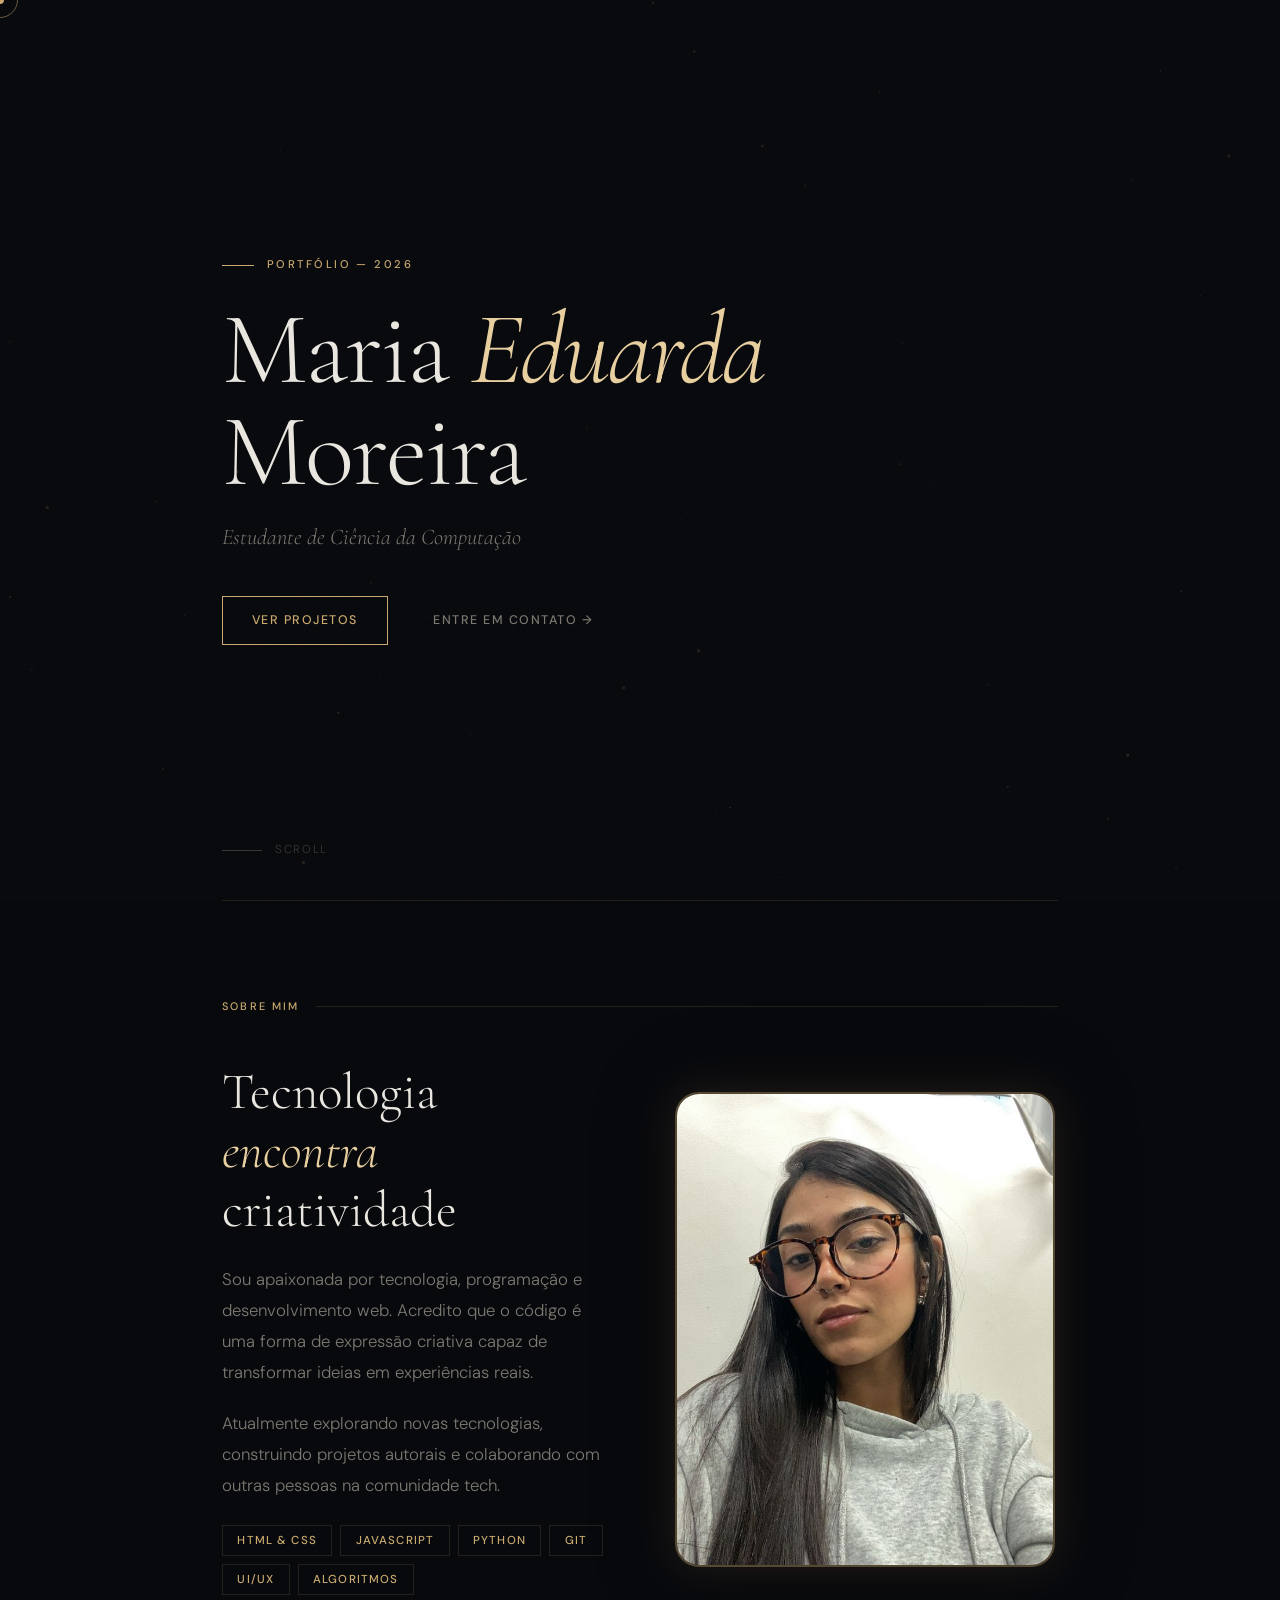
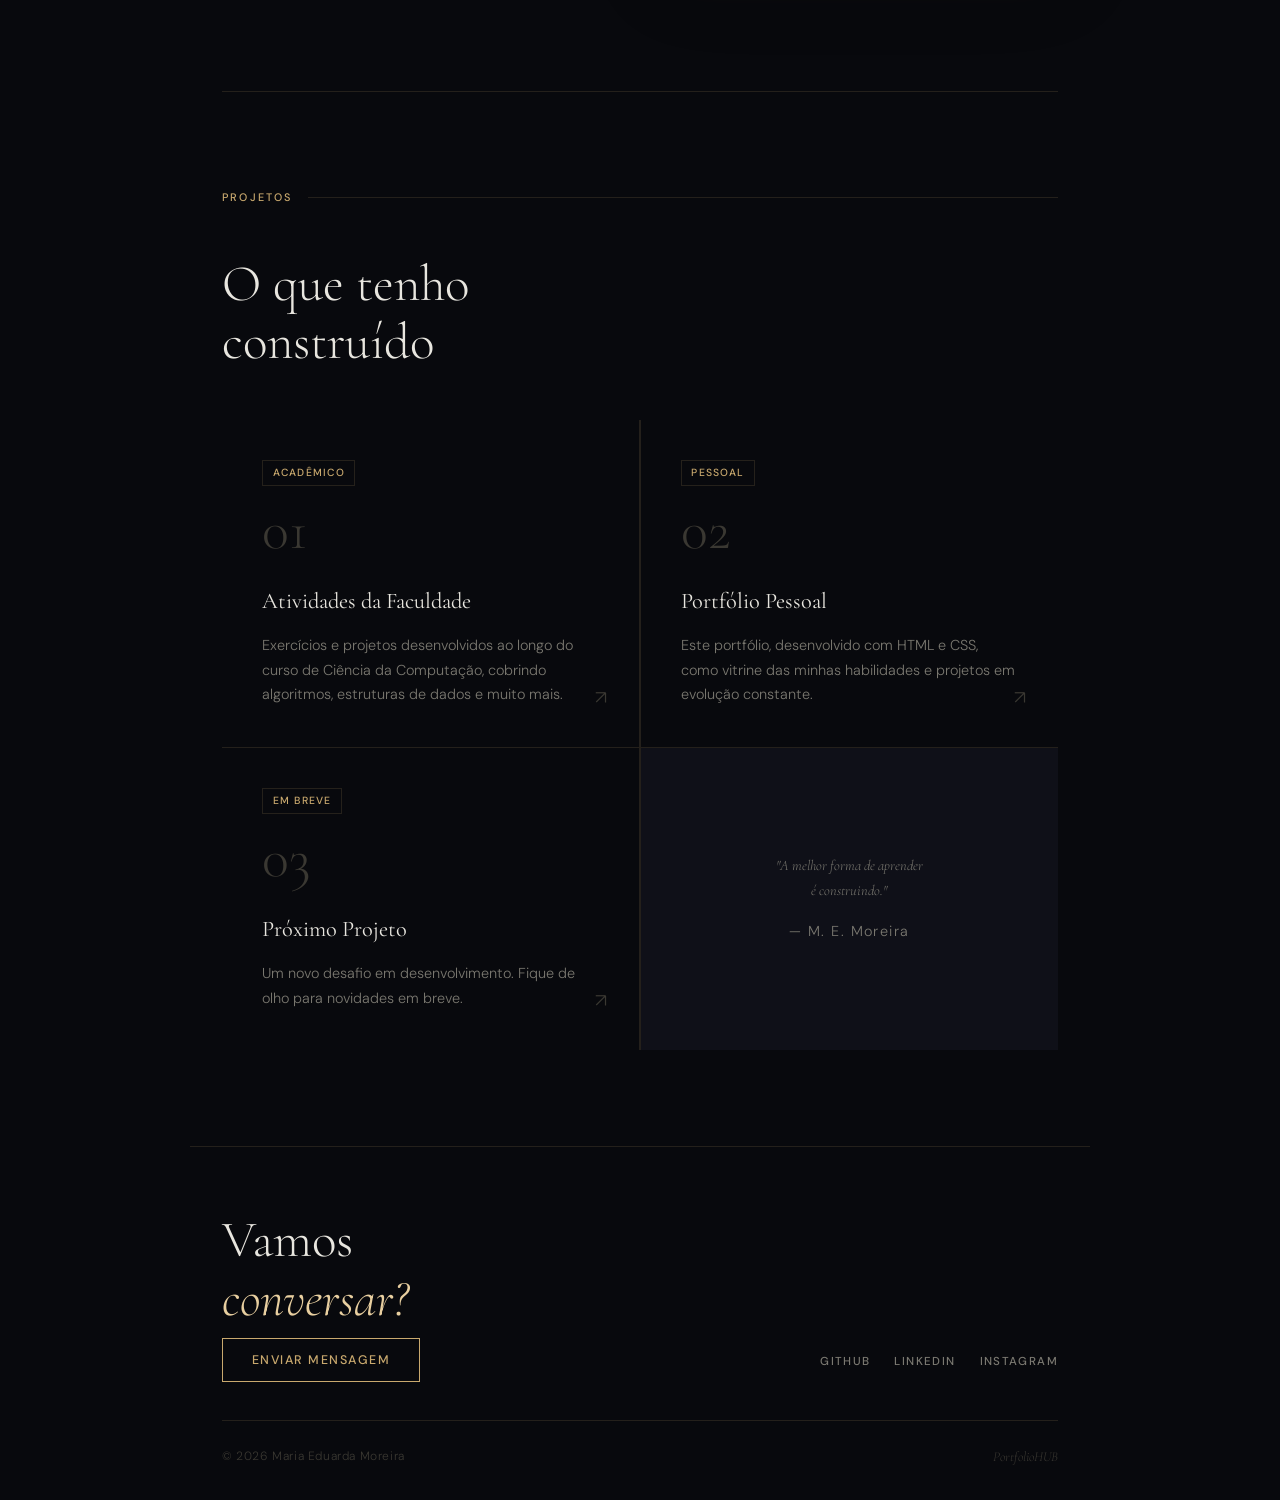
==== index.html @ 343530ad "Add files via upload update" ====
<!DOCTYPE html>
<html lang="pt-br">
<head>
  <meta charset="UTF-8">
  <meta name="viewport" content="width=device-width, initial-scale=1.0">
  <title>Maria Eduarda Moreira — Portfólio</title>
  <meta name="description" content="Portfólio de Maria Eduarda Moreira — Estudante de Ciência da Computação">
  <link rel="preconnect" href="https://fonts.googleapis.com">
  <link href="https://fonts.googleapis.com/css2?family=Cormorant+Garamond:ital,wght@0,300;0,400;1,300;1,400&family=DM+Sans:wght@300;400;500&display=swap" rel="stylesheet">
  <link rel="stylesheet" href="style.css">
</head>
<body>

  <div id="cursor"></div>
  <div id="cursor-ring"></div>
  <canvas id="bg-canvas"></canvas>

  <!-- ══════════════════════════════
       HERO
  ══════════════════════════════ -->
  <header>
    <p class="eyebrow"><span></span>Portfólio — 2026</p>
    <h1>Maria <em>Eduarda</em><br>Moreira</h1>
    <p class="subtitle">Estudante de Ciência da Computação</p>
    <div class="cta-row">
      <a href="#projetos" class="btn">Ver Projetos</a>
      <a href="#contato" class="btn btn-ghost">Entre em Contato →</a>
    </div>
    <div class="scroll-hint">
      <div class="scroll-line"></div>
      scroll
    </div>
  </header>

  <main>

    <!-- ══════════════════════════════
         SOBRE
    ══════════════════════════════ -->
    <section id="sobre">
      <p class="section-label reveal">Sobre Mim</p>
      <div class="sobre-grid">

        <div class="sobre-text">
          <h2 class="reveal reveal-delay-1">
            Tecnologia<br>
            <em>encontra</em> criatividade
          </h2>
          <p class="reveal reveal-delay-2">
            Sou apaixonada por tecnologia, programação e desenvolvimento web.
            Acredito que o código é uma forma de expressão criativa capaz de
            transformar ideias em experiências reais.
          </p>
          <p class="reveal reveal-delay-3">
            Atualmente explorando novas tecnologias, construindo projetos
            autorais e colaborando com outras pessoas na comunidade tech.
          </p>
          <ul class="skills-list reveal reveal-delay-4">
            <li>HTML &amp; CSS</li>
            <li>JavaScript</li>
            <li>Python</li>
            <li>Git</li>
            <li>UI/UX</li>
            <li>Algoritmos</li>
          </ul>
        </div>

        <div class="sobre-visual reveal reveal-delay-2">
          <div class="avatar-frame">
            <img
              src="./imagens/foto.jpg"
              alt="Foto de Maria Eduarda Moreira"
              class="avatar-img"
            >
          </div>
        </div>

      </div>
    </section>

    <!-- ══════════════════════════════
         PROJETOS
    ══════════════════════════════ -->
    <section id="projetos">
      <p class="section-label reveal">Projetos</p>
      <h2 class="reveal reveal-delay-1">O que tenho<br>construído</h2>

      <div class="projetos-grid reveal reveal-delay-2">

        <div class="card">
          <span class="card-tag">Acadêmico</span>
          <div class="card-num">01</div>
          <h3>Atividades da Faculdade</h3>
          <p>Exercícios e projetos desenvolvidos ao longo do curso de Ciência da Computação, cobrindo algoritmos, estruturas de dados e muito mais.</p>
          <span class="card-arrow">↗</span>
        </div>

        <div class="card">
          <span class="card-tag">Pessoal</span>
          <div class="card-num">02</div>
          <h3>Portfólio Pessoal</h3>
          <p>Este portfólio, desenvolvido com HTML e CSS, como vitrine das minhas habilidades e projetos em evolução constante.</p>
          <span class="card-arrow">↗</span>
        </div>

        <div class="card">
          <span class="card-tag">Em breve</span>
          <div class="card-num">03</div>
          <h3>Próximo Projeto</h3>
          <p>Um novo desafio em desenvolvimento. Fique de olho para novidades em breve.</p>
          <span class="card-arrow">↗</span>
        </div>

        <div class="card card-quote">
          <p class="quote-text">"A melhor forma de aprender<br>é construindo."</p>
          <p class="quote-author">— M. E. Moreira</p>
        </div>

      </div>
    </section>

  </main>

  <!-- ══════════════════════════════
       FOOTER / CONTATO
  ══════════════════════════════ -->
  <footer id="contato">
    <div class="footer-top">
      <div class="footer-cta reveal">
        <h2>Vamos<br><em>conversar?</em></h2>
        <a href="mailto:mariihcosta02@gmail.com?subject=Contato%20via%20Portf%C3%B3lio" class="btn">
          Enviar Mensagem
        </a>
      </div>
      <nav class="social-links reveal reveal-delay-2">
        <a href="https://github.com/MarihCosta" target="_blank" rel="noopener">GitHub</a>
        <a href="https://linkedin.com" target="_blank" rel="noopener">LinkedIn</a>
        <a href="https://instagram.com" target="_blank" rel="noopener">Instagram</a>
      </nav>
    </div>
    <div class="footer-bottom">
      <p>© 2026 Maria Eduarda Moreira</p>
      <span class="footer-mark">PortfolioHUB</span>
    </div>
  </footer>

  <script src="script.js"></script>

</body>
</html>
---- style.css ----
/* ══════════════════════════════════════════
   RESET & VARIÁVEIS
══════════════════════════════════════════ */
*, *::before, *::after {
  box-sizing: border-box;
  margin: 0;
  padding: 0;
}

:root {
  --bg:           #08090d;
  --bg2:          #0f1018;
  --gold:         #c9a96e;
  --gold-light:   #e8cfa0;
  --gold-dim:     rgba(201, 169, 110, 0.12);
  --text:         #e8e6df;
  --text-muted:   #7a7870;
  --text-dim:     #3a3832;
  --border:       rgba(201, 169, 110, 0.15);
  --border-hover: rgba(201, 169, 110, 0.35);
  --serif:        'Cormorant Garamond', Georgia, serif;
  --sans:         'DM Sans', sans-serif;
  --max-w:        900px;
}

html { scroll-behavior: smooth; }

body {
  background:   var(--bg);
  color:        var(--text);
  font-family:  var(--sans);
  font-weight:  300;
  line-height:  1.7;
  overflow-x:   hidden;
  cursor:       none;
}

/* ══════════════════════════════════════════
   FUNDO — canvas de partículas
══════════════════════════════════════════ */
#bg-canvas {
  position:       fixed;
  inset:          0;
  z-index:        0;
  pointer-events: none;
  opacity:        0.4;
}

/* Noise overlay */
body::before {
  content: '';
  position:         fixed;
  inset:            0;
  z-index:          1;
  pointer-events:   none;
  background-image: url("data:image/svg+xml,%3Csvg viewBox='0 0 200 200' xmlns='http://www.w3.org/2000/svg'%3E%3Cfilter id='n'%3E%3CfeTurbulence type='fractalNoise' baseFrequency='0.9' numOctaves='4' stitchTiles='stitch'/%3E%3C/filter%3E%3Crect width='100%25' height='100%25' filter='url(%23n)' opacity='0.04'/%3E%3C/svg%3E");
  background-size:  200px 200px;
  opacity:          0.5;
}

/* ══════════════════════════════════════════
   CURSOR CUSTOMIZADO
══════════════════════════════════════════ */
#cursor {
  position:         fixed;
  width:            8px;
  height:           8px;
  background:       var(--gold);
  border-radius:    50%;
  pointer-events:   none;
  z-index:          9999;
  transform:        translate(-50%, -50%);
  transition:       width 0.2s ease, height 0.2s ease;
}

#cursor-ring {
  position:         fixed;
  width:            36px;
  height:           36px;
  border:           1px solid rgba(201, 169, 110, 0.5);
  border-radius:    50%;
  pointer-events:   none;
  z-index:          9998;
  transform:        translate(-50%, -50%);
  transition:       width 0.15s ease, height 0.15s ease, border-color 0.2s ease;
}

a, button, .card, .btn { cursor: none; }

body:has(a:hover) #cursor,
body:has(.btn:hover) #cursor    { width: 12px; height: 12px; }

body:has(a:hover) #cursor-ring,
body:has(.btn:hover) #cursor-ring {
  width:        48px;
  height:       48px;
  border-color: var(--gold);
}

/* ══════════════════════════════════════════
   LAYOUT BASE
══════════════════════════════════════════ */
header,
main,
footer {
  position:   relative;
  z-index:    2;
  max-width:  var(--max-w);
  margin:     0 auto;
  padding:    0 2rem;
}

/* ══════════════════════════════════════════
   HERO
══════════════════════════════════════════ */
header {
  min-height:      100vh;
  display:         flex;
  flex-direction:  column;
  justify-content: center;
  align-items:     flex-start;
}

.eyebrow {
  font-size:      0.7rem;
  font-weight:    500;
  letter-spacing: 0.22em;
  text-transform: uppercase;
  color:          var(--gold);
  margin-bottom:  1.5rem;
  opacity:        0;
  transform:      translateY(20px);
  animation:      fadeUp 0.8s ease 0.3s forwards;
}

.eyebrow span {
  display:        inline-block;
  width:          2rem;
  height:         1px;
  background:     var(--gold);
  vertical-align: middle;
  margin-right:   0.8rem;
}

h1 {
  font-family:    var(--serif);
  font-size:      clamp(3.5rem, 8vw, 7rem);
  font-weight:    300;
  line-height:    1;
  letter-spacing: -0.02em;
  color:          var(--text);
  margin-bottom:  0.15em;
  opacity:        0;
  transform:      translateY(30px);
  animation:      fadeUp 1s ease 0.5s forwards;
}

h1 em {
  font-style: italic;
  color:      var(--gold-light);
}

.subtitle {
  font-family:   var(--serif);
  font-size:     clamp(1rem, 2.5vw, 1.4rem);
  font-weight:   300;
  font-style:    italic;
  color:         var(--text-muted);
  margin-bottom: 2.5rem;
  opacity:       0;
  transform:     translateY(20px);
  animation:     fadeUp 0.8s ease 0.7s forwards;
}

.cta-row {
  display:    flex;
  gap:        1rem;
  align-items: center;
  opacity:    0;
  transform:  translateY(20px);
  animation:  fadeUp 0.8s ease 0.9s forwards;
}

.btn {
  font-family:    var(--sans);
  font-size:      0.78rem;
  font-weight:    500;
  letter-spacing: 0.12em;
  text-transform: uppercase;
  text-decoration: none;
  padding:        0.8rem 1.8rem;
  border:         1px solid var(--gold);
  color:          var(--gold);
  background:     transparent;
  transition:     background 0.3s ease, color 0.3s ease;
}

.btn:hover {
  background: var(--gold);
  color:      var(--bg);
}

.btn-ghost {
  border-color: transparent;
  color:        var(--text-muted);
}

.btn-ghost:hover {
  background:   transparent;
  color:        var(--text);
  border-color: transparent;
}

.scroll-hint {
  position:       absolute;
  bottom:         2.5rem;
  left:           2rem;
  display:        flex;
  align-items:    center;
  gap:            0.8rem;
  font-size:      0.72rem;
  letter-spacing: 0.15em;
  text-transform: uppercase;
  color:          var(--text-dim);
  opacity:        0;
  animation:      fadeIn 1s ease 1.5s forwards;
}

.scroll-line {
  width:    40px;
  height:   1px;
  background: var(--text-dim);
  position: relative;
  overflow: hidden;
}

.scroll-line::after {
  content:    '';
  position:   absolute;
  inset:      0;
  background: var(--gold);
  transform:  translateX(-100%);
  animation:  lineSlide 2s ease 1.8s infinite;
}

/* ══════════════════════════════════════════
   SEÇÕES
══════════════════════════════════════════ */
section {
  padding:    6rem 0;
  border-top: 1px solid var(--border);
}

.section-label {
  font-size:      0.68rem;
  font-weight:    500;
  letter-spacing: 0.2em;
  text-transform: uppercase;
  color:          var(--gold);
  margin-bottom:  3rem;
  display:        flex;
  align-items:    center;
  gap:            1rem;
}

.section-label::after {
  content:    '';
  flex:       1;
  height:     1px;
  background: var(--border);
}

h2 {
  font-family:   var(--serif);
  font-size:     clamp(2rem, 4vw, 3.2rem);
  font-weight:   300;
  line-height:   1.15;
  color:         var(--text);
  margin-bottom: 1.5rem;
}

h2 em {
  font-style: italic;
  color:      var(--gold-light);
}

/* ══════════════════════════════════════════
   SOBRE
══════════════════════════════════════════ */
.sobre-grid {
  display:               grid;
  grid-template-columns: 1fr 1fr;
  gap:                   4rem;
  align-items:           center;
}

.sobre-text p {
  color:         var(--text-muted);
  font-size:     1.05rem;
  line-height:   1.85;
  margin-bottom: 1.2rem;
}

.skills-list {
  list-style:  none;
  display:     flex;
  flex-wrap:   wrap;
  gap:         0.5rem;
  margin-top:  1.5rem;
}

.skills-list li {
  font-size:      0.72rem;
  font-weight:    500;
  letter-spacing: 0.1em;
  text-transform: uppercase;
  color:          var(--gold);
  border:         1px solid var(--border);
  padding:        0.3rem 0.9rem;
  transition:     border-color 0.3s ease, background 0.3s ease;
}

.skills-list li:hover {
  border-color: var(--border-hover);
  background:   var(--gold-dim);
}

.sobre-visual {
  display:         flex;
  justify-content: center;
  align-items:     center;
}

.avatar-frame {
  width:         100%;
  max-width:     380px;
  aspect-ratio:  4 / 5;
  border-radius: 24px;
  overflow:      hidden;
  border:        2px solid rgba(201, 169, 110, 0.4);
  box-shadow:
    0 0 40px rgba(201, 169, 110, 0.15),
    0 0 80px rgba(0, 0, 0, 0.4);
}

.avatar-img {
  width:      100%;
  height:     100%;
  object-fit: cover;
  display:    block;
}

/* ══════════════════════════════════════════
   PROJETOS
══════════════════════════════════════════ */
.projetos-grid {
  display:               grid;
  grid-template-columns: 1fr 1fr;
  gap:                   1.5px;
  background:            var(--border);
  margin-top:            3rem;
}

.card {
  background:     var(--bg);
  padding:        2.5rem;
  position:       relative;
  overflow:       hidden;
  min-height:     280px;
  transition:     background 0.4s ease;
  display:        flex;
  flex-direction: column;
}

.card::before {
  content:    '';
  position:   absolute;
  inset:      0;
  background: var(--gold-dim);
  opacity:    0;
  transition: opacity 0.4s ease;
}

.card:hover::before { opacity: 1; }

.card-tag {
  display:        inline-block;
  width:          fit-content;
  font-size:      0.65rem;
  font-weight:    500;
  letter-spacing: 0.12em;
  text-transform: uppercase;
  color:          var(--gold);
  border:         1px solid var(--border);
  padding:        0.2rem 0.6rem;
  margin-bottom:  1rem;
  position:       relative;
  z-index:        1;
}

.card-num {
  font-family:   var(--serif);
  font-size:     3.5rem;
  font-weight:   300;
  color:         var(--text-dim);
  line-height:   1;
  margin-bottom: 1.5rem;
  position:      relative;
  z-index:       1;
  transition:    color 0.4s ease;
}

.card:hover .card-num { color: var(--gold-dim); }

.card h3 {
  font-family:   var(--serif);
  font-size:     1.4rem;
  font-weight:   400;
  color:         var(--text);
  margin-bottom: 0.8rem;
  position:      relative;
  z-index:       1;
}

.card p {
  font-size:   0.9rem;
  color:       var(--text-muted);
  line-height: 1.7;
  position:    relative;
  z-index:     1;
}

.card-arrow {
  position:   absolute;
  bottom:     2rem;
  right:      2rem;
  font-size:  1.2rem;
  color:      var(--text-dim);
  transition: all 0.3s ease;
  z-index:    1;
}

.card:hover .card-arrow {
  color:     var(--gold);
  transform: translate(3px, -3px);
}

/* Card citação */
.card-quote {
  background:      var(--bg2);
  justify-content: center;
  align-items:     center;
  text-align:      center;
}

.quote-text {
  font-family: var(--serif);
  font-style:  italic;
  font-size:   1.1rem;
  color:       var(--text-muted);
  position:    relative;
  z-index:     1;
}

.quote-author {
  font-size:      0.7rem;
  color:          var(--text-dim);
  margin-top:     1rem;
  letter-spacing: 0.1em;
  position:       relative;
  z-index:        1;
}

/* ══════════════════════════════════════════
   FOOTER / CONTATO
══════════════════════════════════════════ */
footer {
  border-top:    1px solid var(--border);
  padding-top:   4rem;
  padding-bottom: 2rem;
}

.footer-top {
  display:         flex;
  justify-content: space-between;
  align-items:     flex-end;
  margin-bottom:   3rem;
}

.footer-cta h2 { margin-bottom: 1rem; }

.social-links {
  display:     flex;
  gap:         1.5rem;
  align-items: center;
}

.social-links a {
  font-size:      0.72rem;
  font-weight:    500;
  letter-spacing: 0.12em;
  text-transform: uppercase;
  color:          var(--text-muted);
  text-decoration: none;
  transition:     color 0.3s ease;
}

.social-links a:hover { color: var(--gold); }

.footer-bottom {
  display:         flex;
  justify-content: space-between;
  align-items:     center;
  border-top:      1px solid var(--border);
  padding-top:     1.5rem;
}

.footer-bottom p {
  font-size:      0.75rem;
  color:          var(--text-dim);
  letter-spacing: 0.05em;
}

.footer-mark {
  font-family: var(--serif);
  font-style:  italic;
  color:       var(--text-dim);
  font-size:   0.85rem;
}

/* ══════════════════════════════════════════
   ANIMAÇÕES
══════════════════════════════════════════ */
@keyframes fadeUp {
  to { opacity: 1; transform: translateY(0); }
}

@keyframes fadeIn {
  to { opacity: 1; }
}

@keyframes lineSlide {
  0%   { transform: translateX(-100%); }
  50%  { transform: translateX(0); }
  100% { transform: translateX(100%); }
}

.reveal {
  opacity:    0;
  transform:  translateY(40px);
  transition: opacity 0.8s ease, transform 0.8s ease;
}

.reveal.visible {
  opacity:   1;
  transform: translateY(0);
}

.reveal-delay-1 { transition-delay: 0.1s; }
.reveal-delay-2 { transition-delay: 0.2s; }
.reveal-delay-3 { transition-delay: 0.3s; }
.reveal-delay-4 { transition-delay: 0.4s; }

/* ══════════════════════════════════════════
   RESPONSIVO
══════════════════════════════════════════ */
@media (max-width: 680px) {
  .sobre-grid            { grid-template-columns: 1fr; }
  .sobre-visual          { display: none; }
  .projetos-grid         { grid-template-columns: 1fr; }
  .footer-top            { flex-direction: column; align-items: flex-start; gap: 2rem; }
}
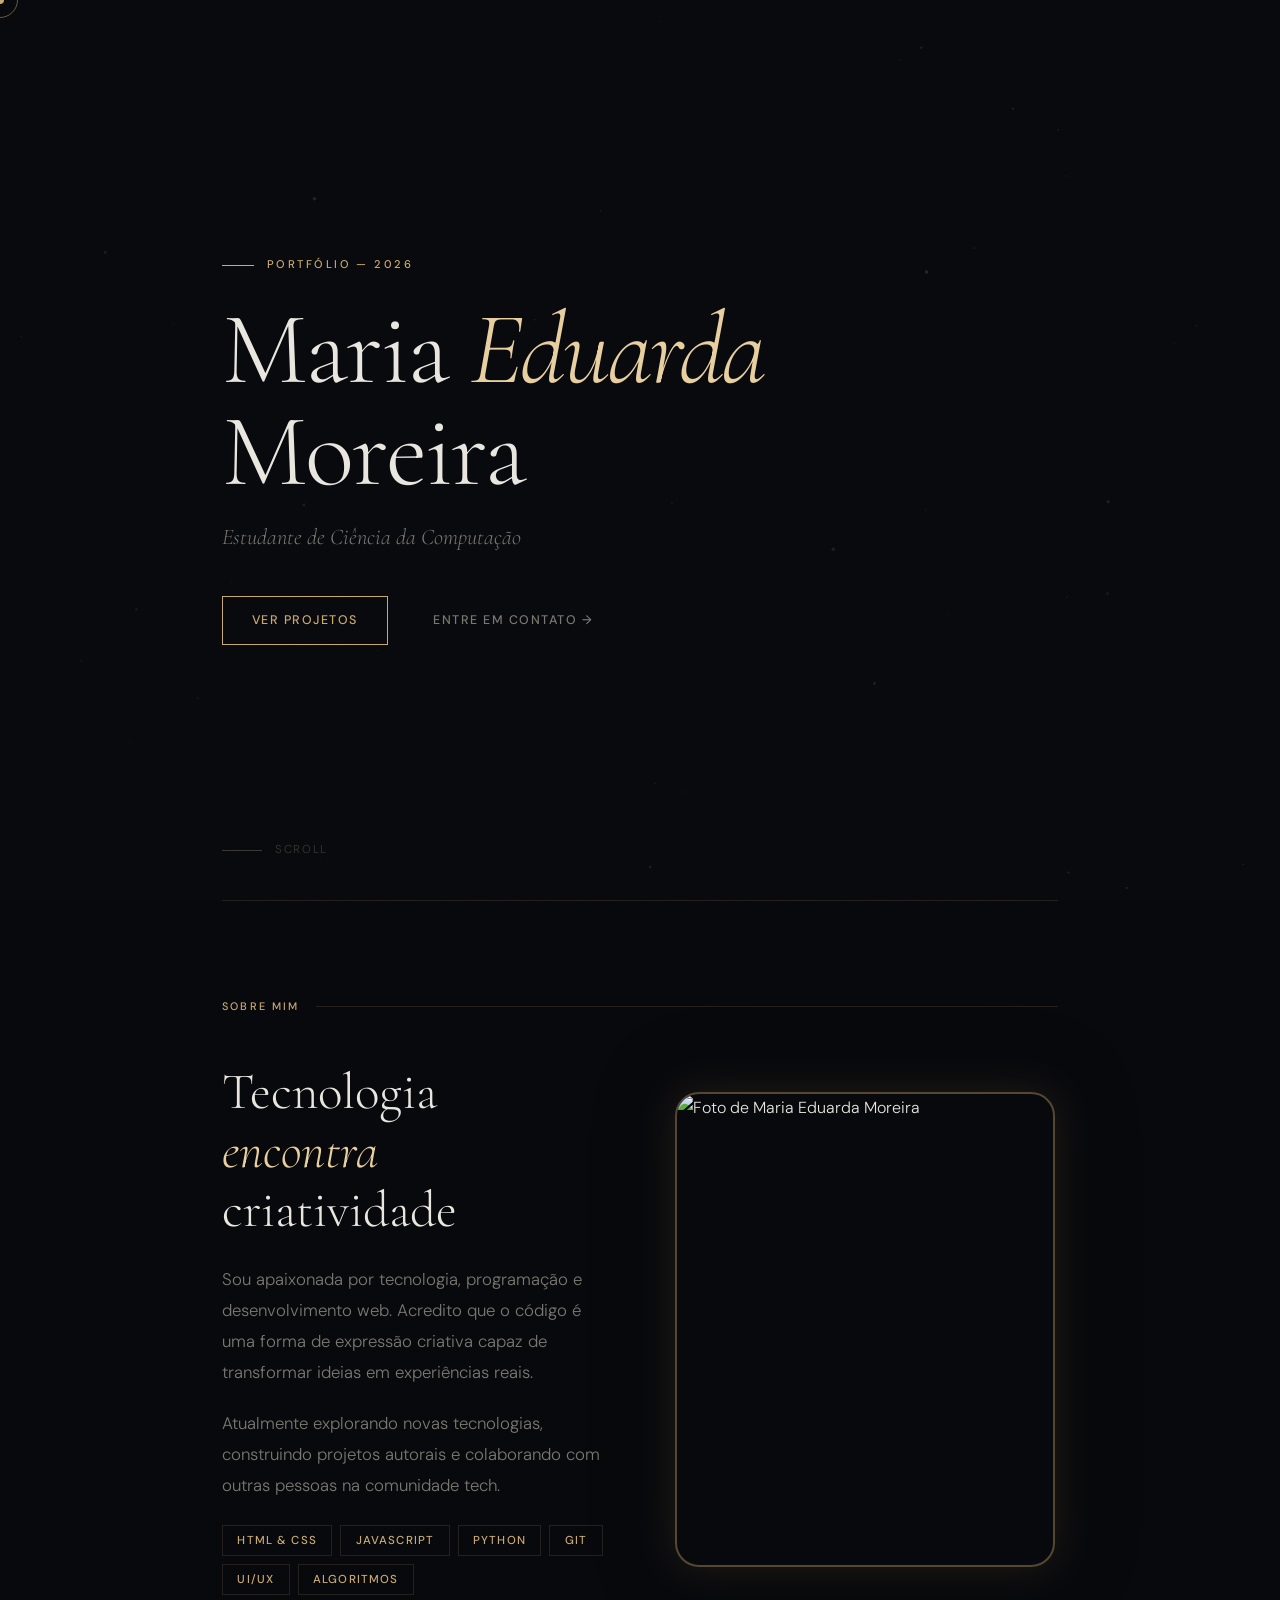
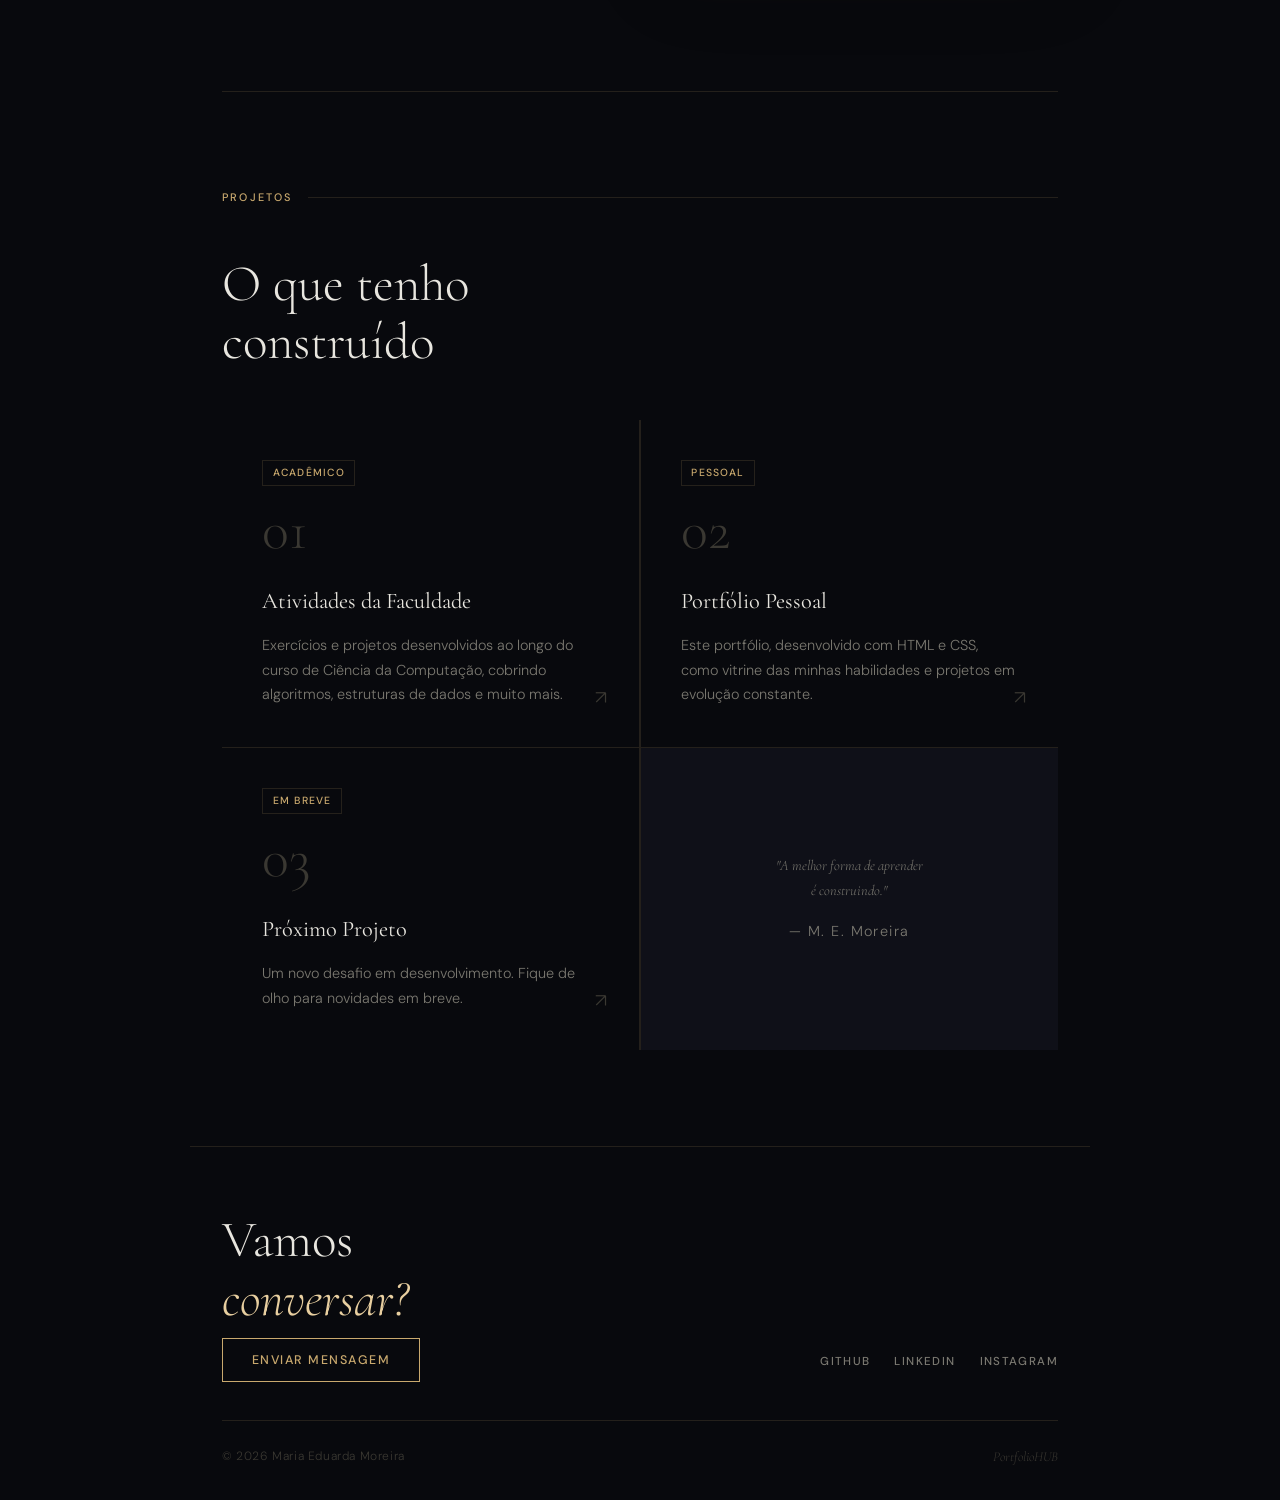
==== commit 8a366320: "Update index.html ..." ====
--- a/index.html
+++ b/index.html
@@ -68,7 +68,7 @@
         <div class="sobre-visual reveal reveal-delay-2">
           <div class="avatar-frame">
             <img
-              src="./imagens/foto.jpg"
+              src="./imagens/goto.jpg"
               alt="Foto de Maria Eduarda Moreira"
               class="avatar-img"
             >
@@ -132,10 +132,10 @@
           Enviar Mensagem
         </a>
       </div>
-      <nav class="social-links reveal reveal-delay-2">
-        <a href="https://github.com/MarihCosta" target="_blank" rel="noopener">GitHub</a>
-        <a href="https://linkedin.com" target="_blank" rel="noopener">LinkedIn</a>
-        <a href="https://instagram.com" target="_blank" rel="noopener">Instagram</a>
+   <nav class="social-links reveal reveal-delay-2">
+        <a href="https://github.com/MariihCosta" target="_blank">GitHub</a>
+        <a href="www.linkedin.com/in/maria-eduarda-costa-709344362" target="_blank">LinkedIn</a>
+        <a href="https://www.instagram.com/itsmariih._?igsh=dnZlNWo1Znd6bmZl&utm_source=qr" target="_blank">Instagram</a>
       </nav>
     </div>
     <div class="footer-bottom">
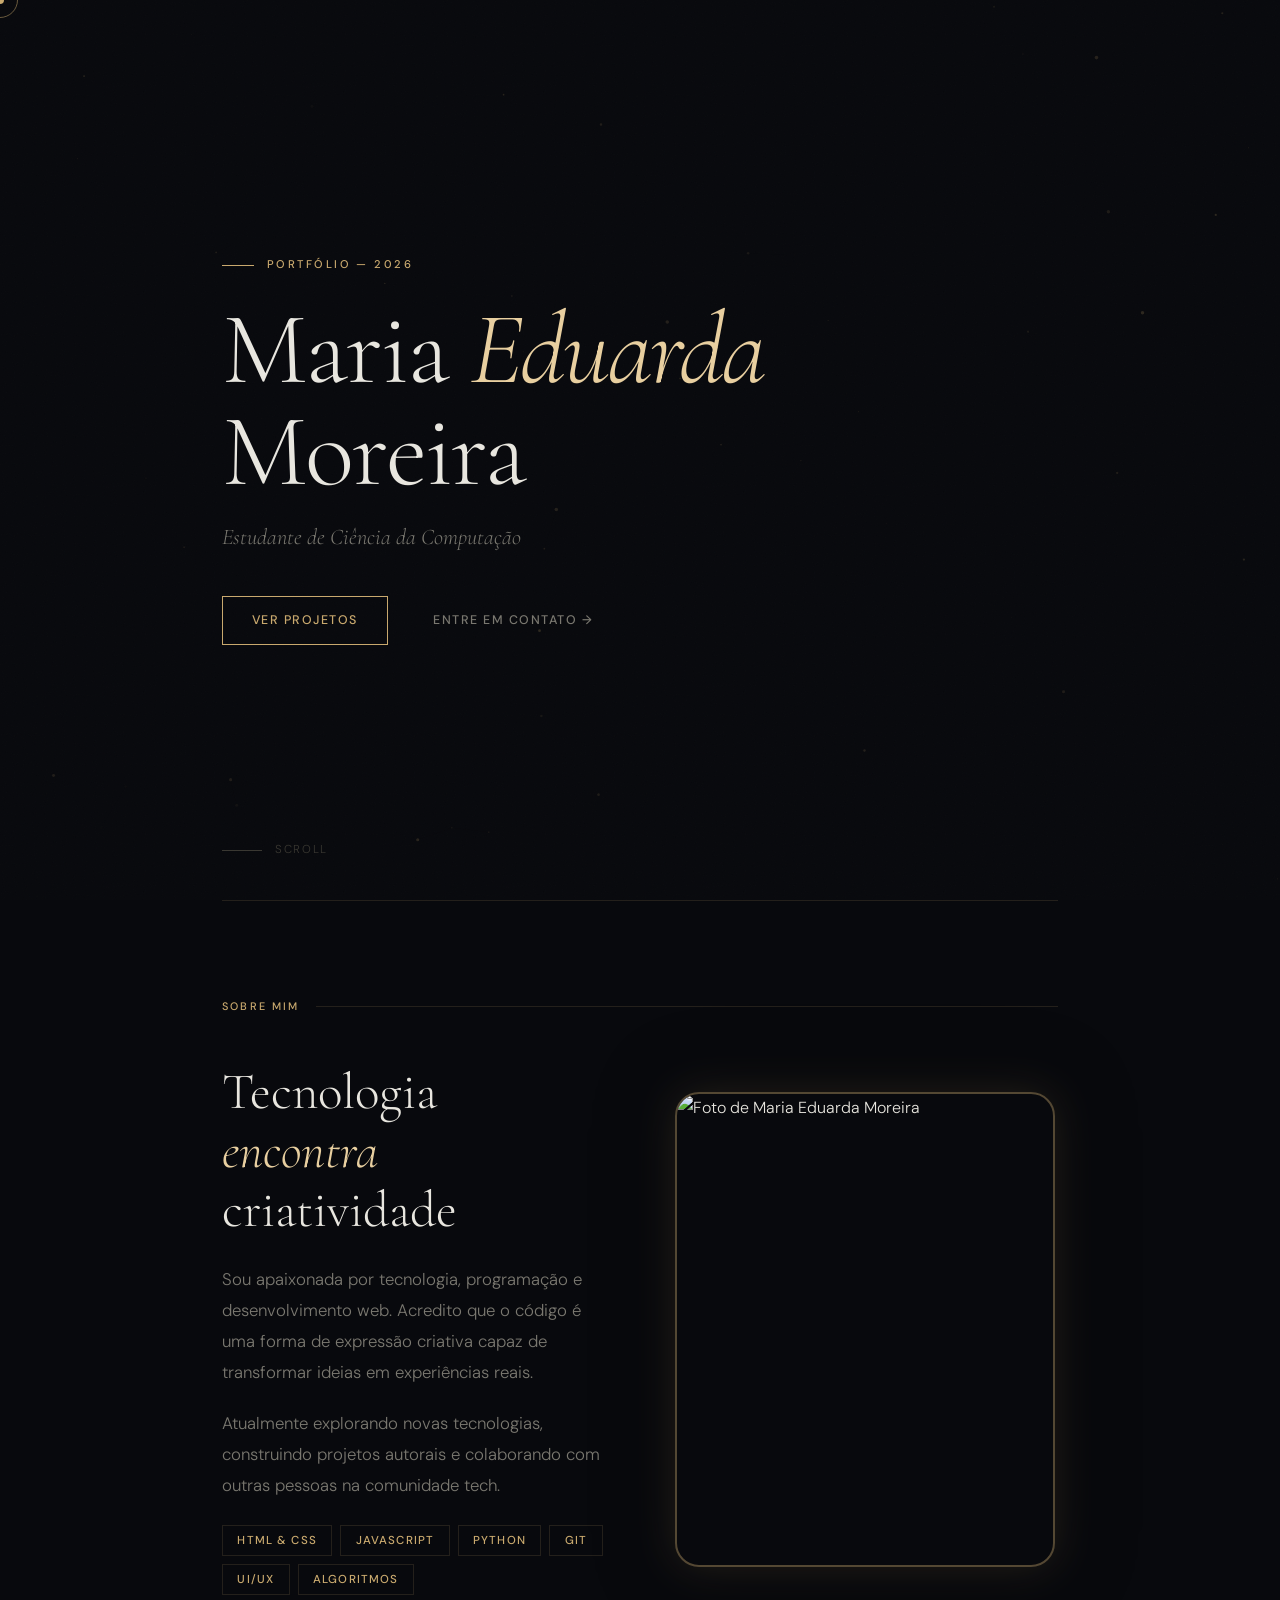
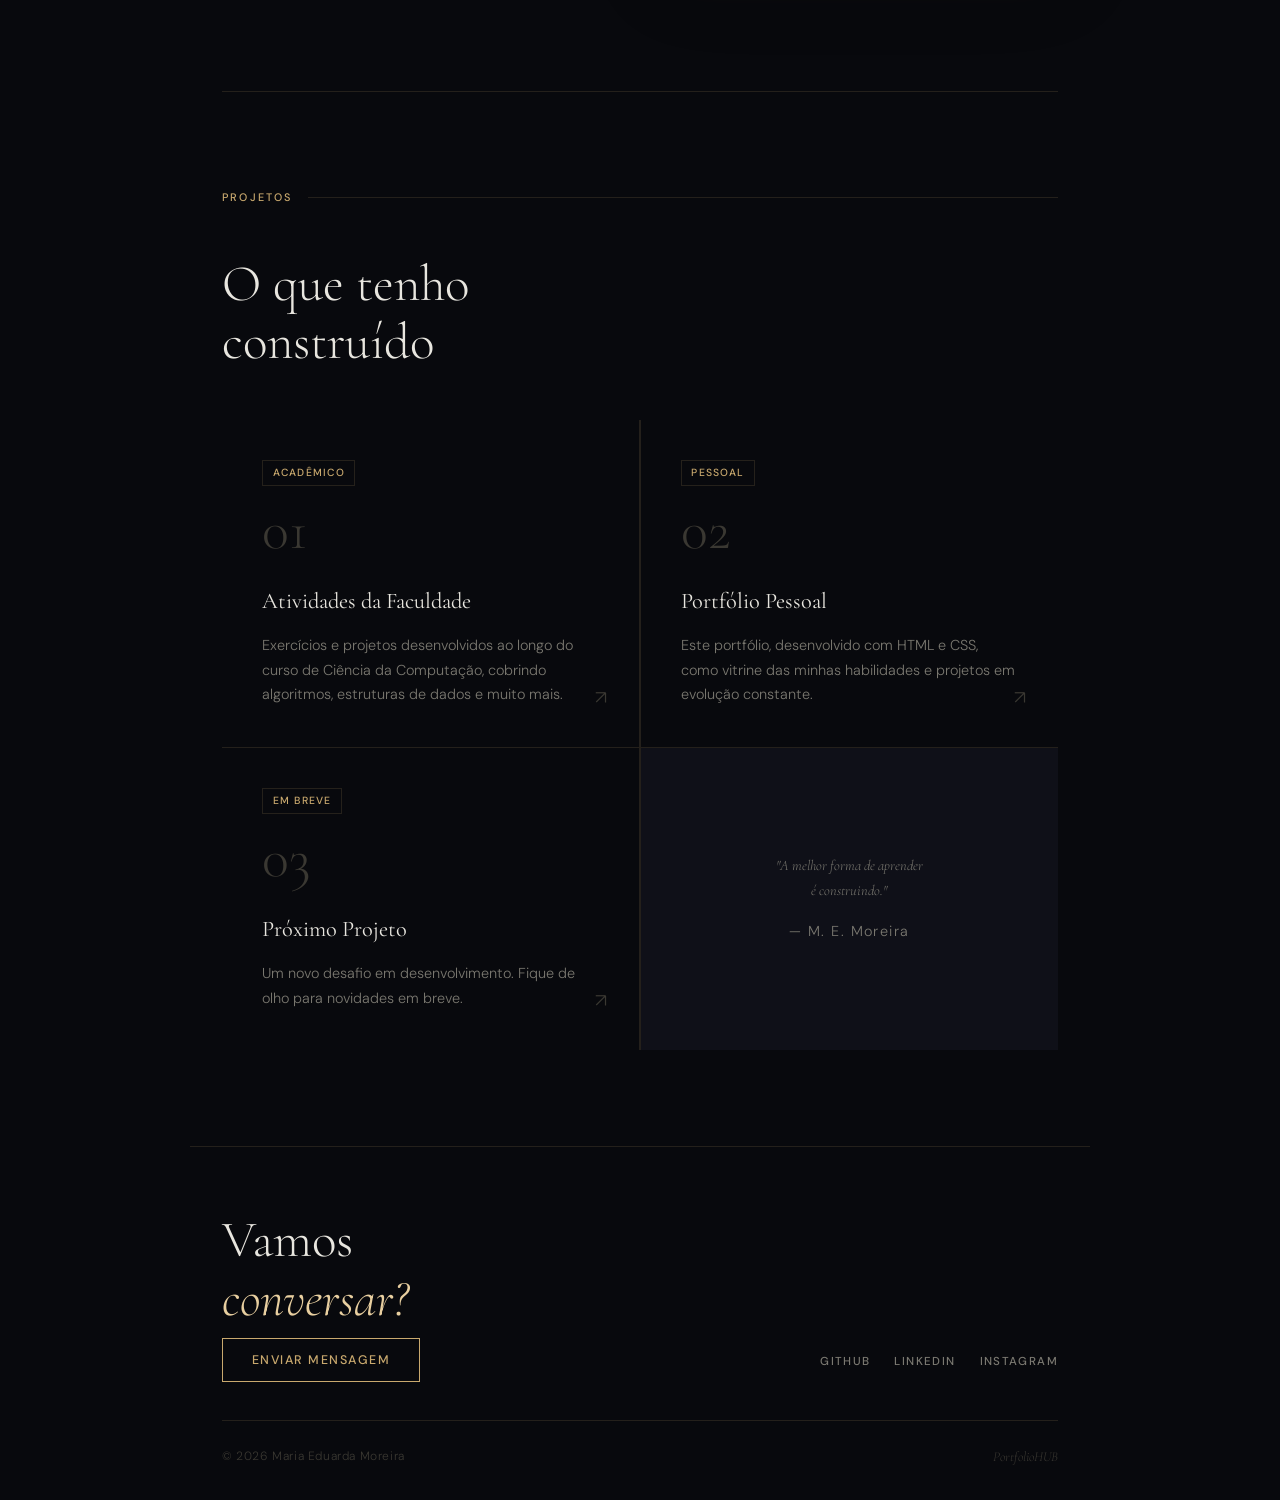
==== commit 6e8addd4: "Update index.html .." ====
--- a/index.html
+++ b/index.html
@@ -67,10 +67,11 @@
 
         <div class="sobre-visual reveal reveal-delay-2">
           <div class="avatar-frame">
-            <img
-              src="./imagens/goto.jpg"
-              alt="Foto de Maria Eduarda Moreira"
-              class="avatar-img"
+            <img 
+  src="https://raw.githubusercontent.com/MariihCosta/PortifolioHub/main/imagens/foto.jpg"
+  alt="Foto de Maria Eduarda Moreira"
+  class="avatar-img"
+>
             >
           </div>
         </div>
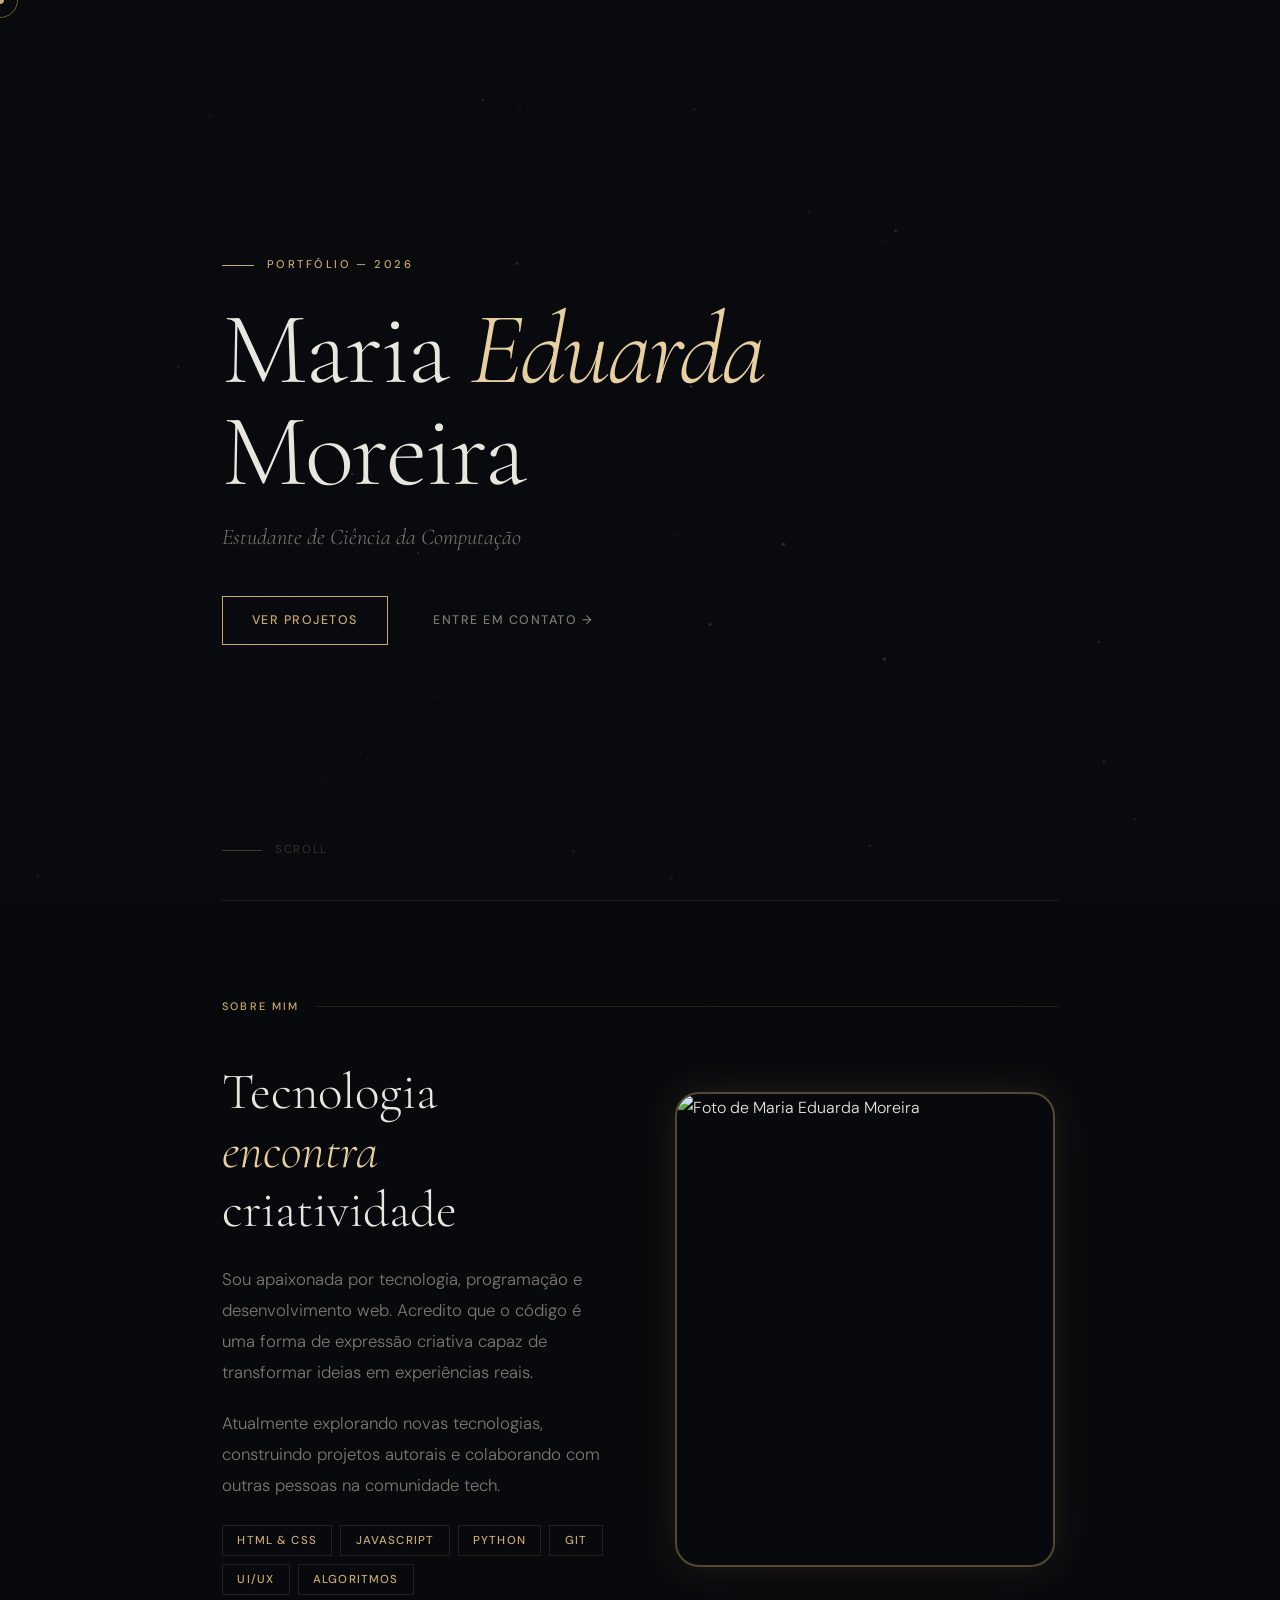
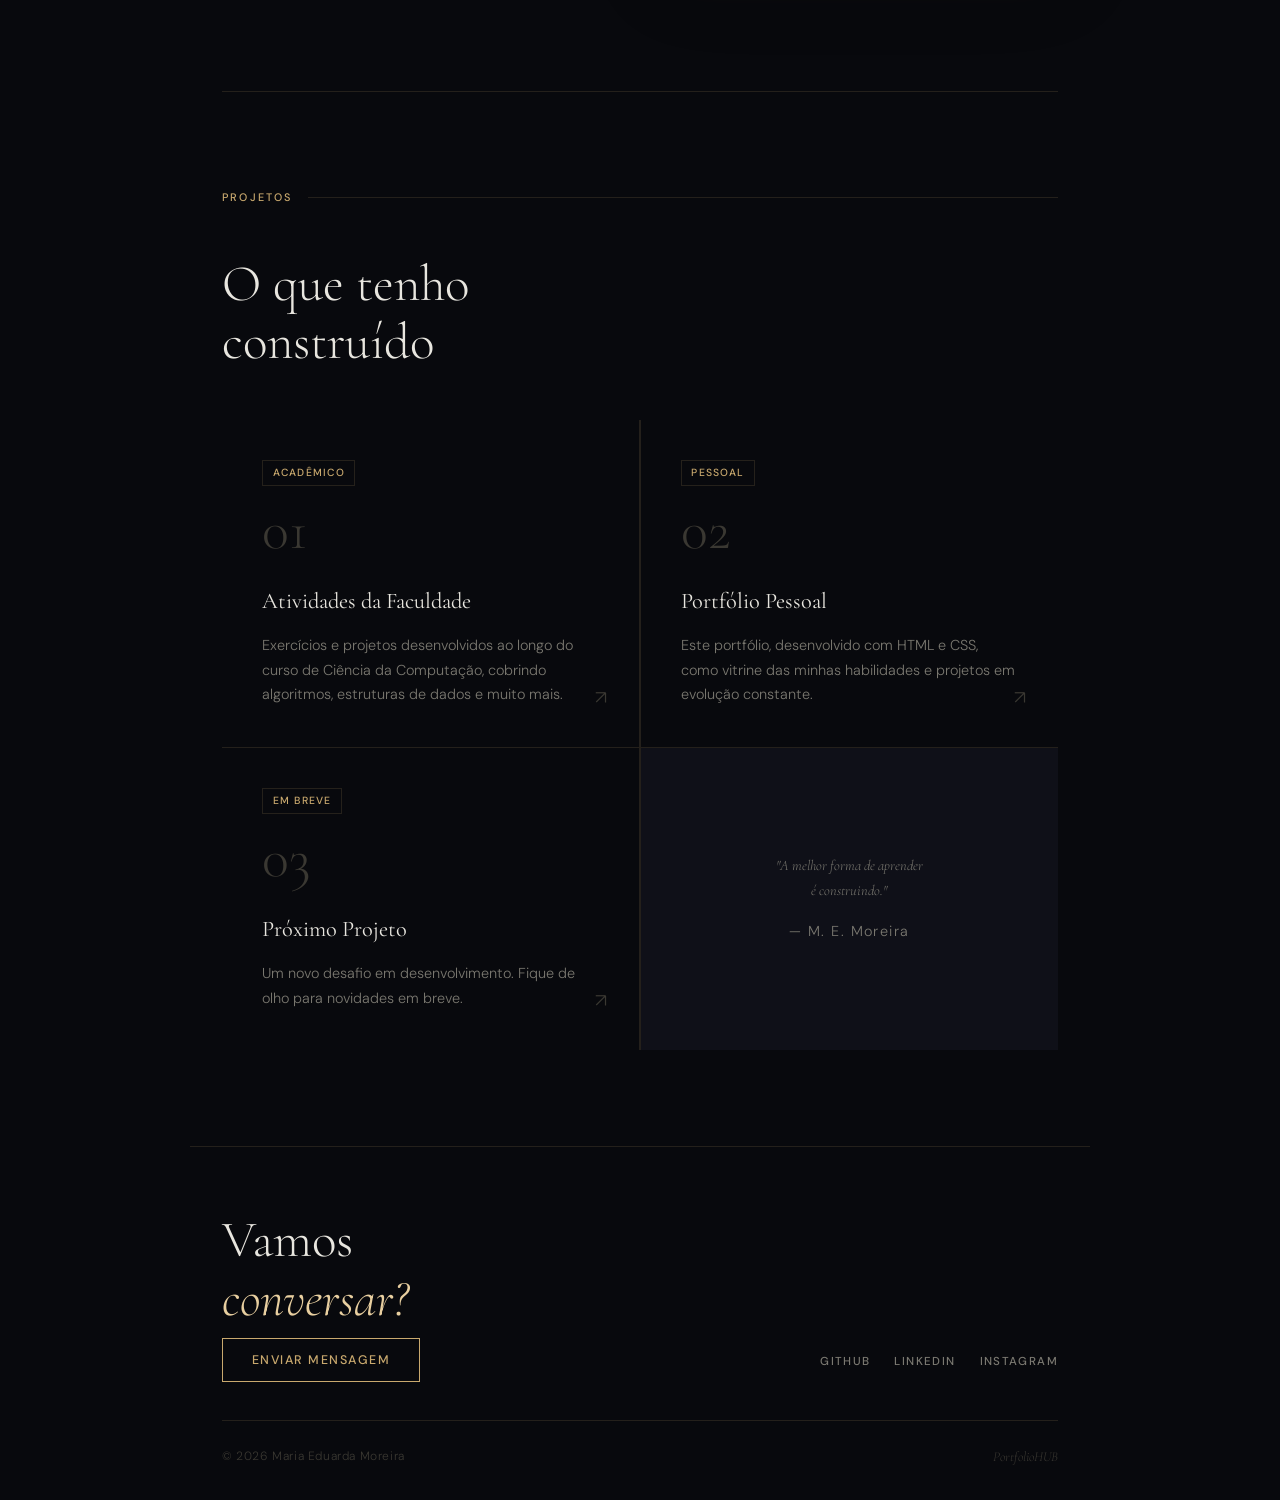
==== commit 2319031f: "Update index.html ." ====
--- a/index.html
+++ b/index.html
@@ -67,11 +67,10 @@
 
         <div class="sobre-visual reveal reveal-delay-2">
           <div class="avatar-frame">
-            <img 
-  src="https://raw.githubusercontent.com/MariihCosta/PortifolioHub/main/imagens/foto.jpg"
-  alt="Foto de Maria Eduarda Moreira"
-  class="avatar-img"
->
+            <img
+              src="https://raw.githubusercontent.com/MariihCosta/PortifolioHub/main/imagens/foto.jpg"
+              alt="Foto de Maria Eduarda Moreira"
+              class="avatar-img"
             >
           </div>
         </div>
@@ -133,10 +132,10 @@
           Enviar Mensagem
         </a>
       </div>
-   <nav class="social-links reveal reveal-delay-2">
-        <a href="https://github.com/MariihCosta" target="_blank">GitHub</a>
-        <a href="www.linkedin.com/in/maria-eduarda-costa-709344362" target="_blank">LinkedIn</a>
-        <a href="https://www.instagram.com/itsmariih._?igsh=dnZlNWo1Znd6bmZl&utm_source=qr" target="_blank">Instagram</a>
+      <nav class="social-links reveal reveal-delay-2">
+        <a href="https://github.com/MarihCosta" target="_blank" rel="noopener">GitHub</a>
+        <a href="https://linkedin.com" target="_blank" rel="noopener">LinkedIn</a>
+        <a href="https://instagram.com" target="_blank" rel="noopener">Instagram</a>
       </nav>
     </div>
     <div class="footer-bottom">
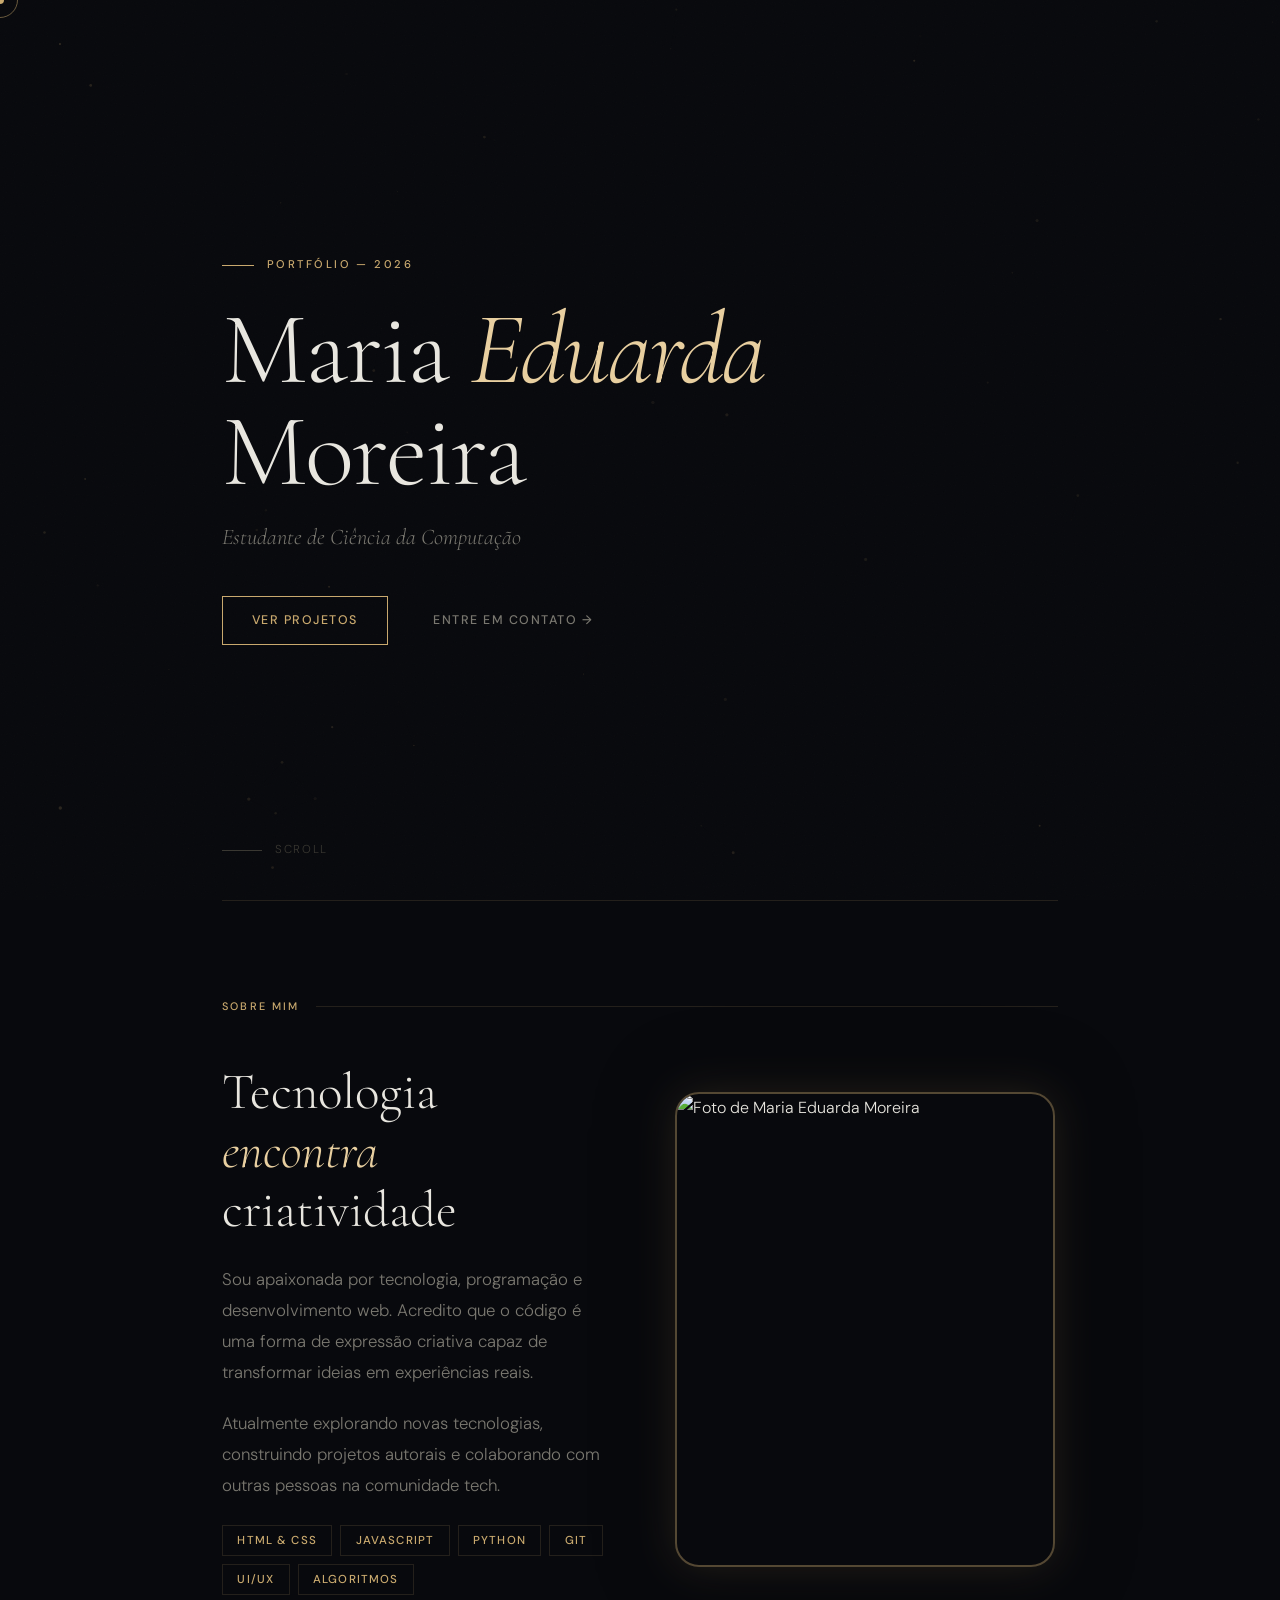
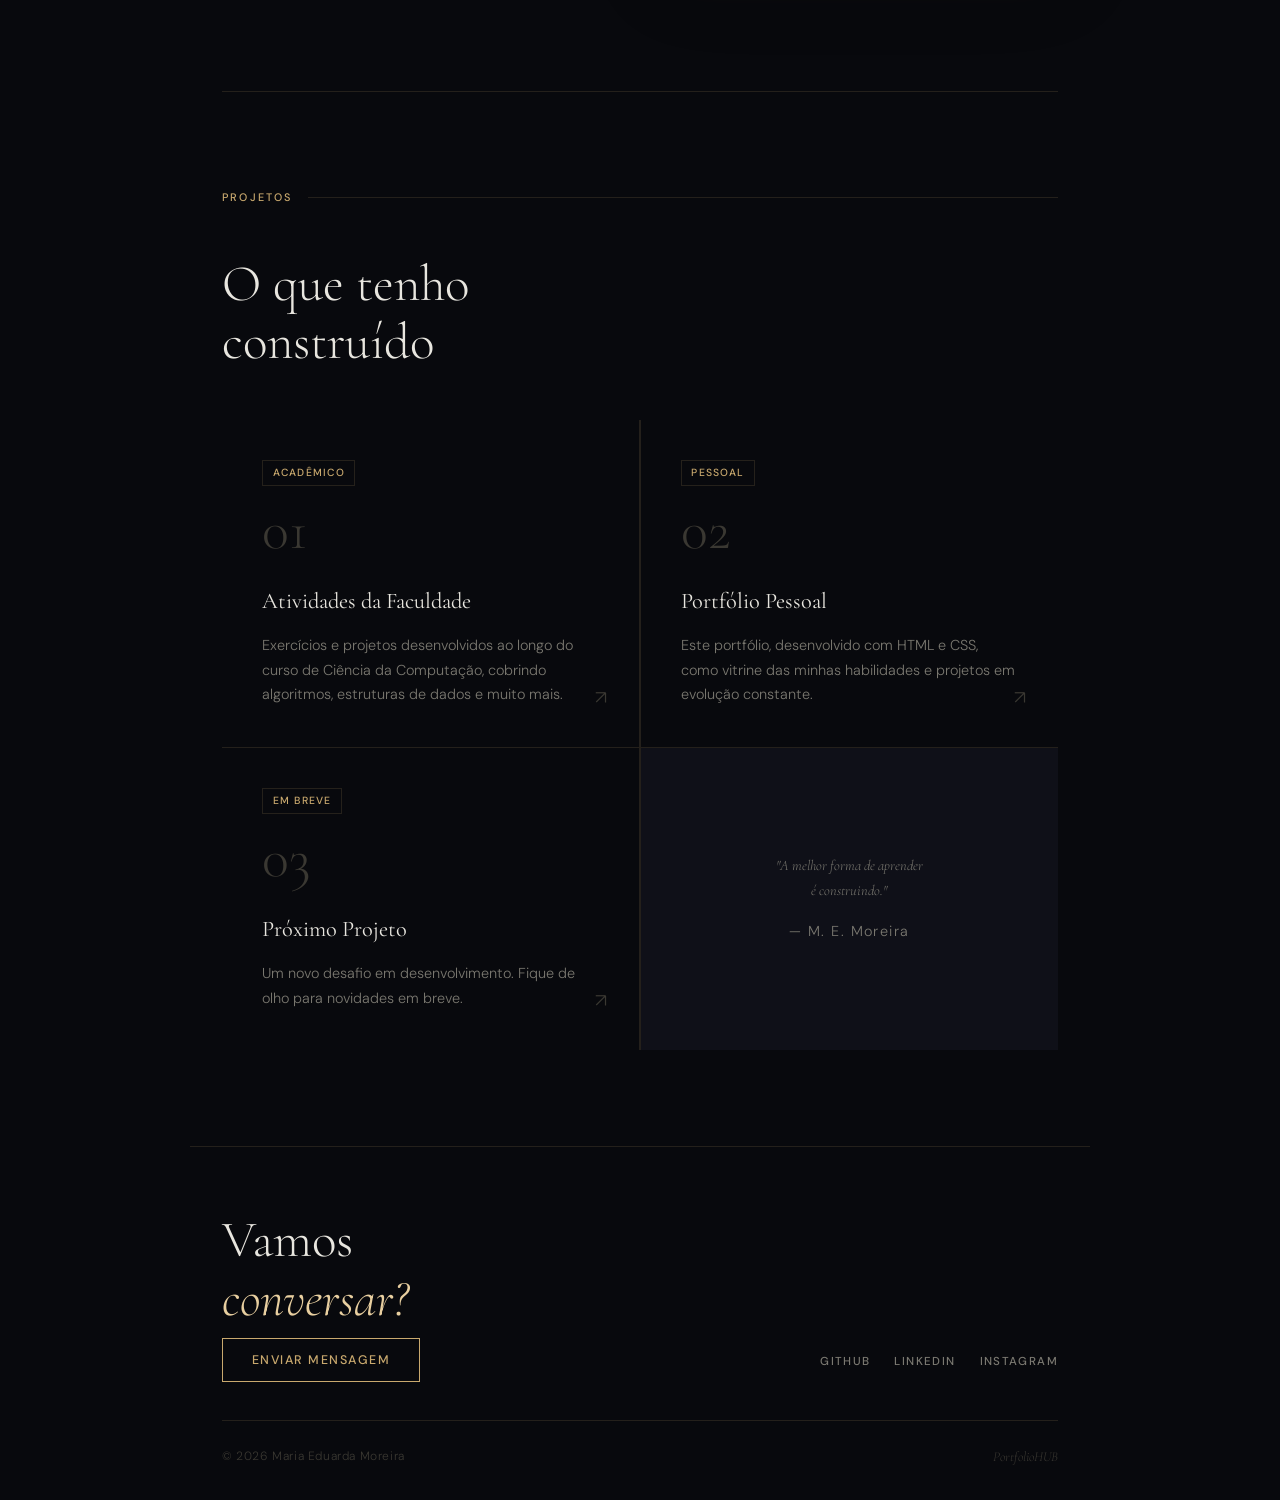
==== commit 78b27160: "Update index.html final" ====
--- a/index.html
+++ b/index.html
@@ -132,10 +132,10 @@
           Enviar Mensagem
         </a>
       </div>
-      <nav class="social-links reveal reveal-delay-2">
-        <a href="https://github.com/MarihCosta" target="_blank" rel="noopener">GitHub</a>
-        <a href="https://linkedin.com" target="_blank" rel="noopener">LinkedIn</a>
-        <a href="https://instagram.com" target="_blank" rel="noopener">Instagram</a>
+     <nav class="social-links reveal reveal-delay-2">
+        <a href="https://github.com/MariihCosta" target="_blank">GitHub</a>
+        <a href="www.linkedin.com/in/maria-eduarda-costa-709344362" target="_blank">LinkedIn</a>
+        <a href="https://www.instagram.com/itsmariih._?igsh=dnZlNWo1Znd6bmZl&utm_source=qr" target="_blank">Instagram</a>
       </nav>
     </div>
     <div class="footer-bottom">
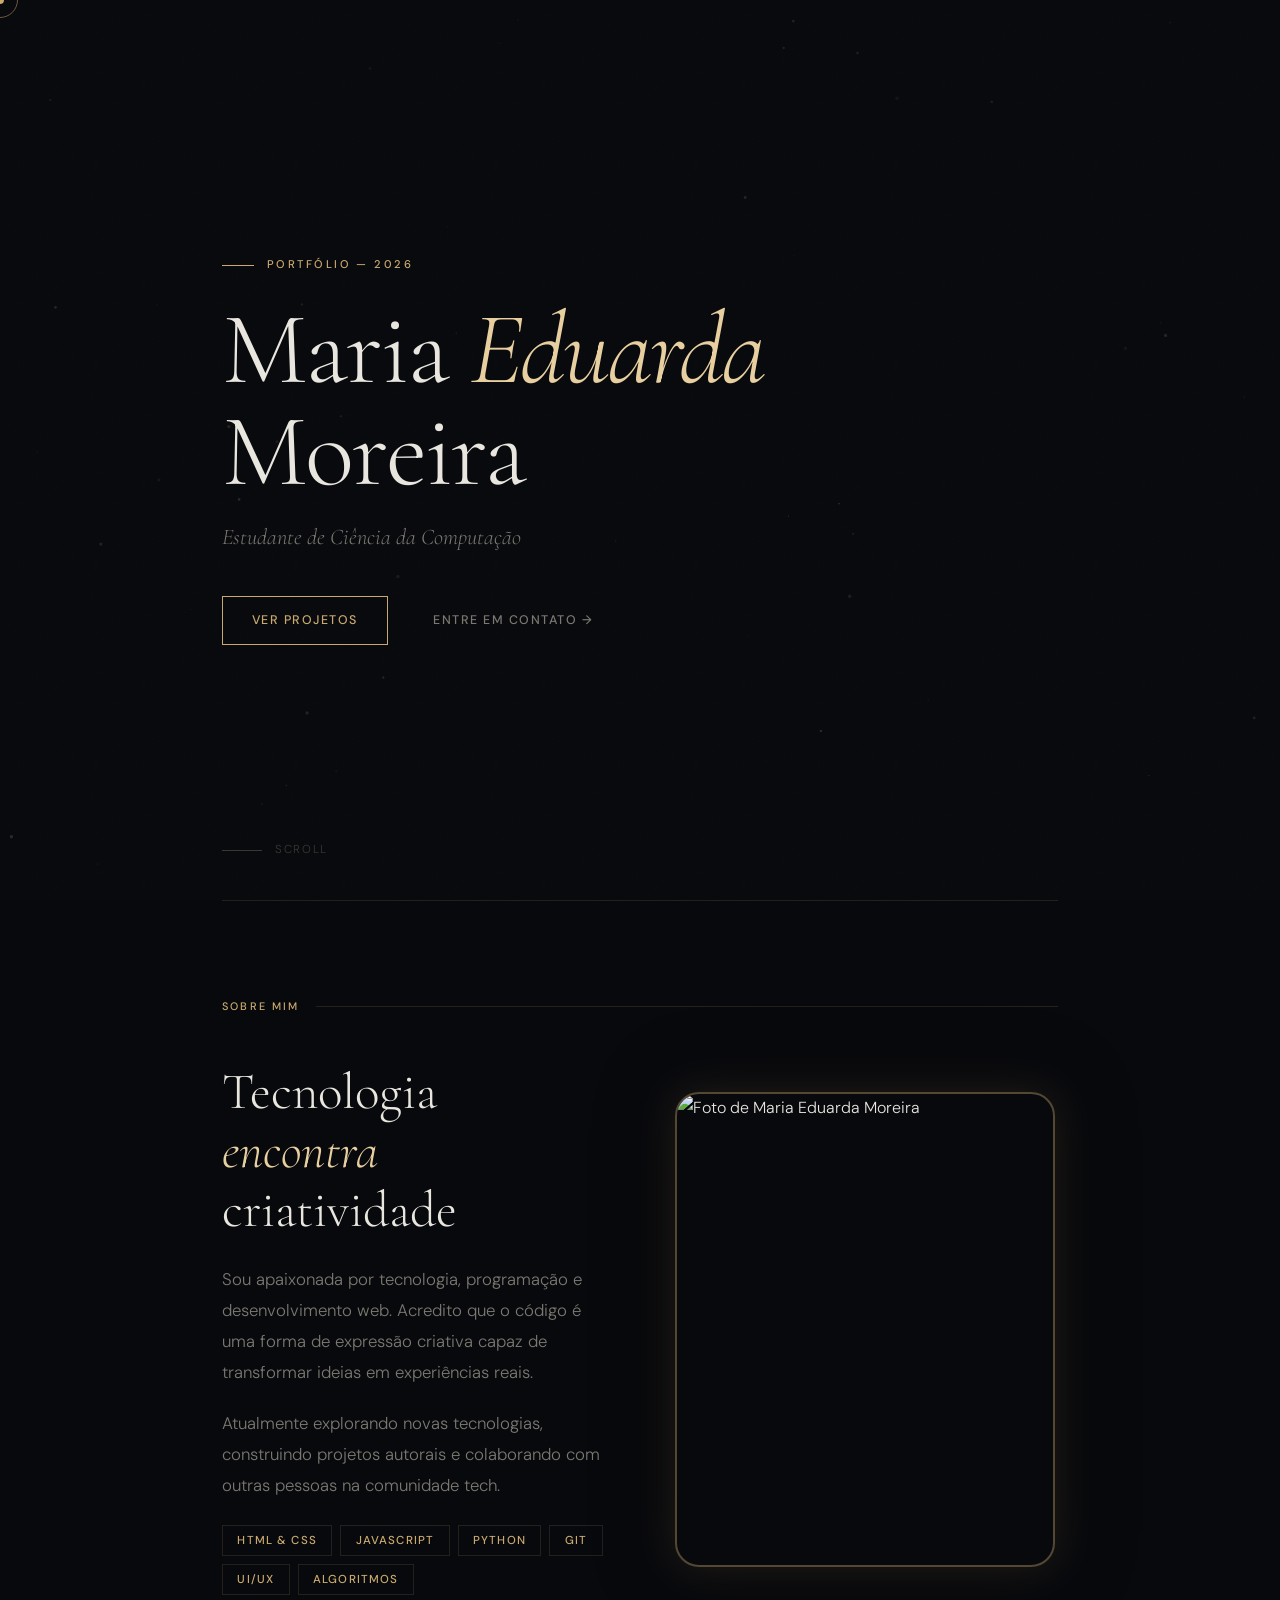
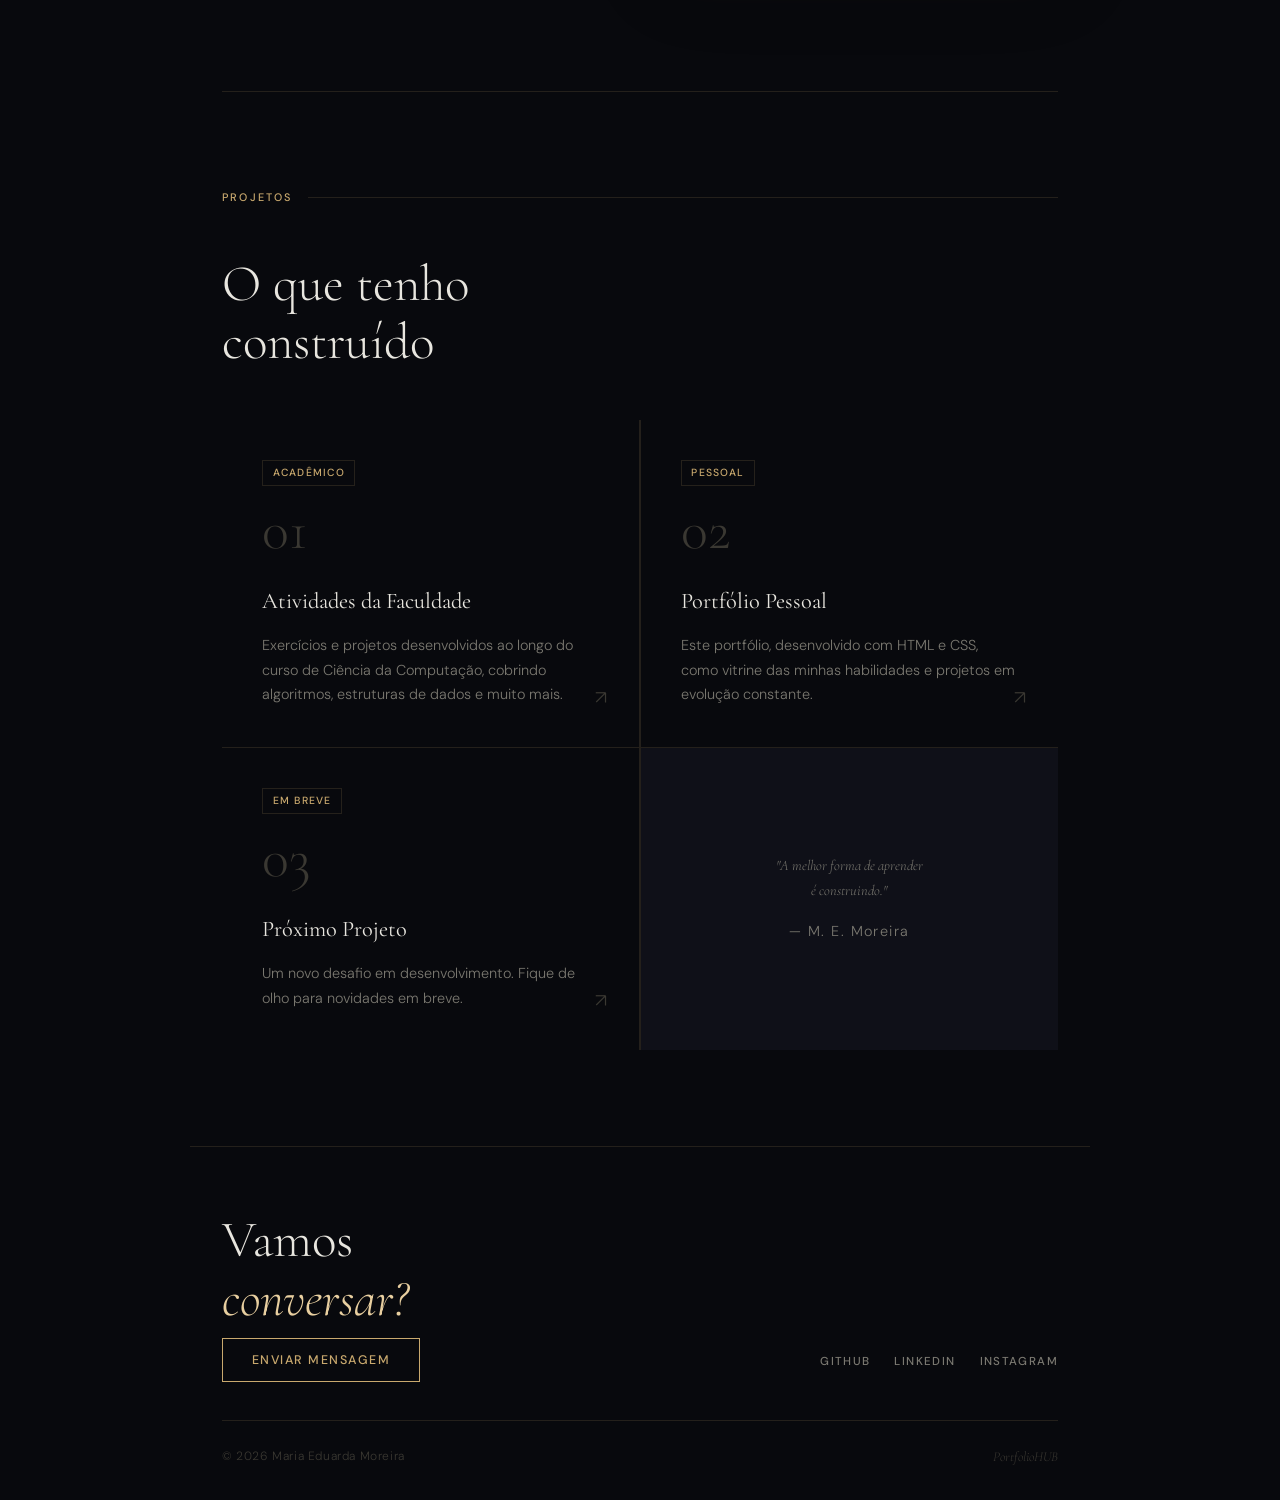
==== commit f8586098: "Update index.html certo" ====
--- a/index.html
+++ b/index.html
@@ -134,7 +134,7 @@
       </div>
      <nav class="social-links reveal reveal-delay-2">
         <a href="https://github.com/MariihCosta" target="_blank">GitHub</a>
-        <a href="www.linkedin.com/in/maria-eduarda-costa-709344362" target="_blank">LinkedIn</a>
+        <a href="www.linkedin.com/in/mariia-eduarda-costa" target="_blank">LinkedIn</a>
         <a href="https://www.instagram.com/itsmariih._?igsh=dnZlNWo1Znd6bmZl&utm_source=qr" target="_blank">Instagram</a>
       </nav>
     </div>
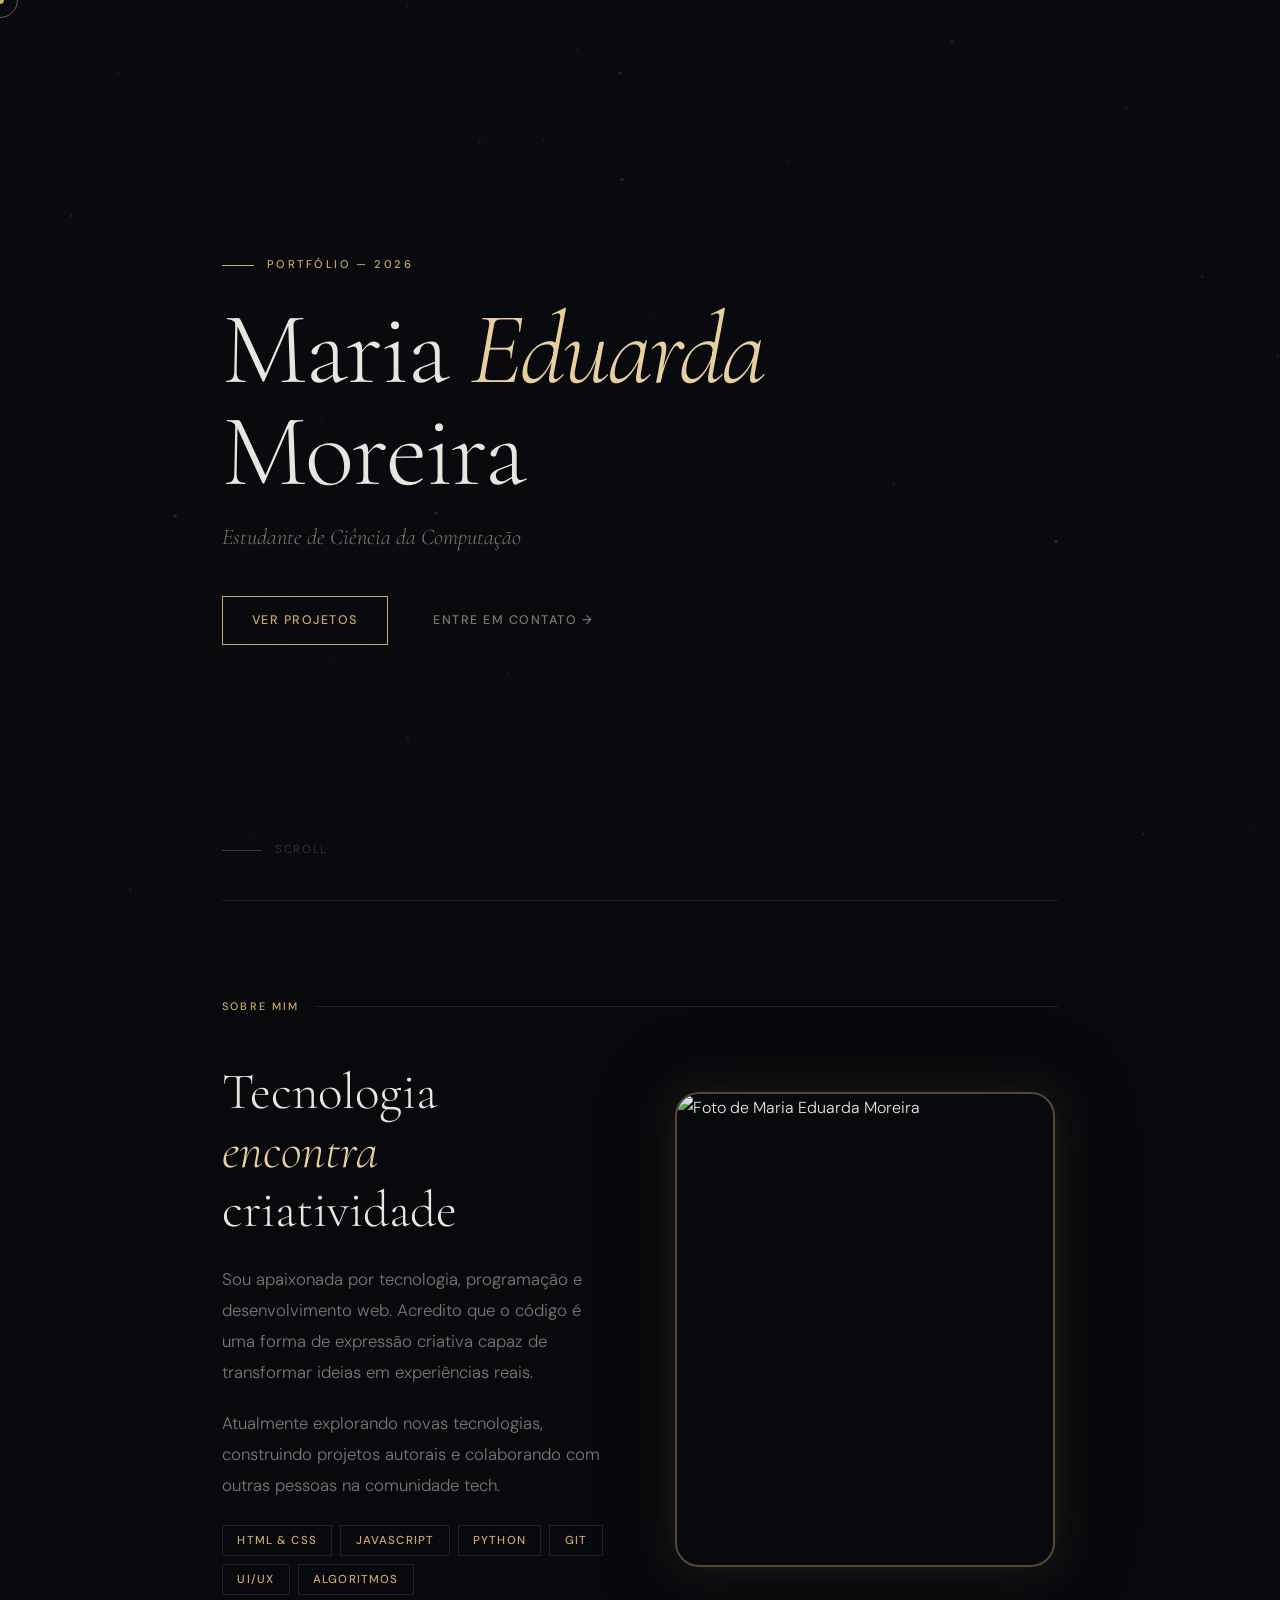
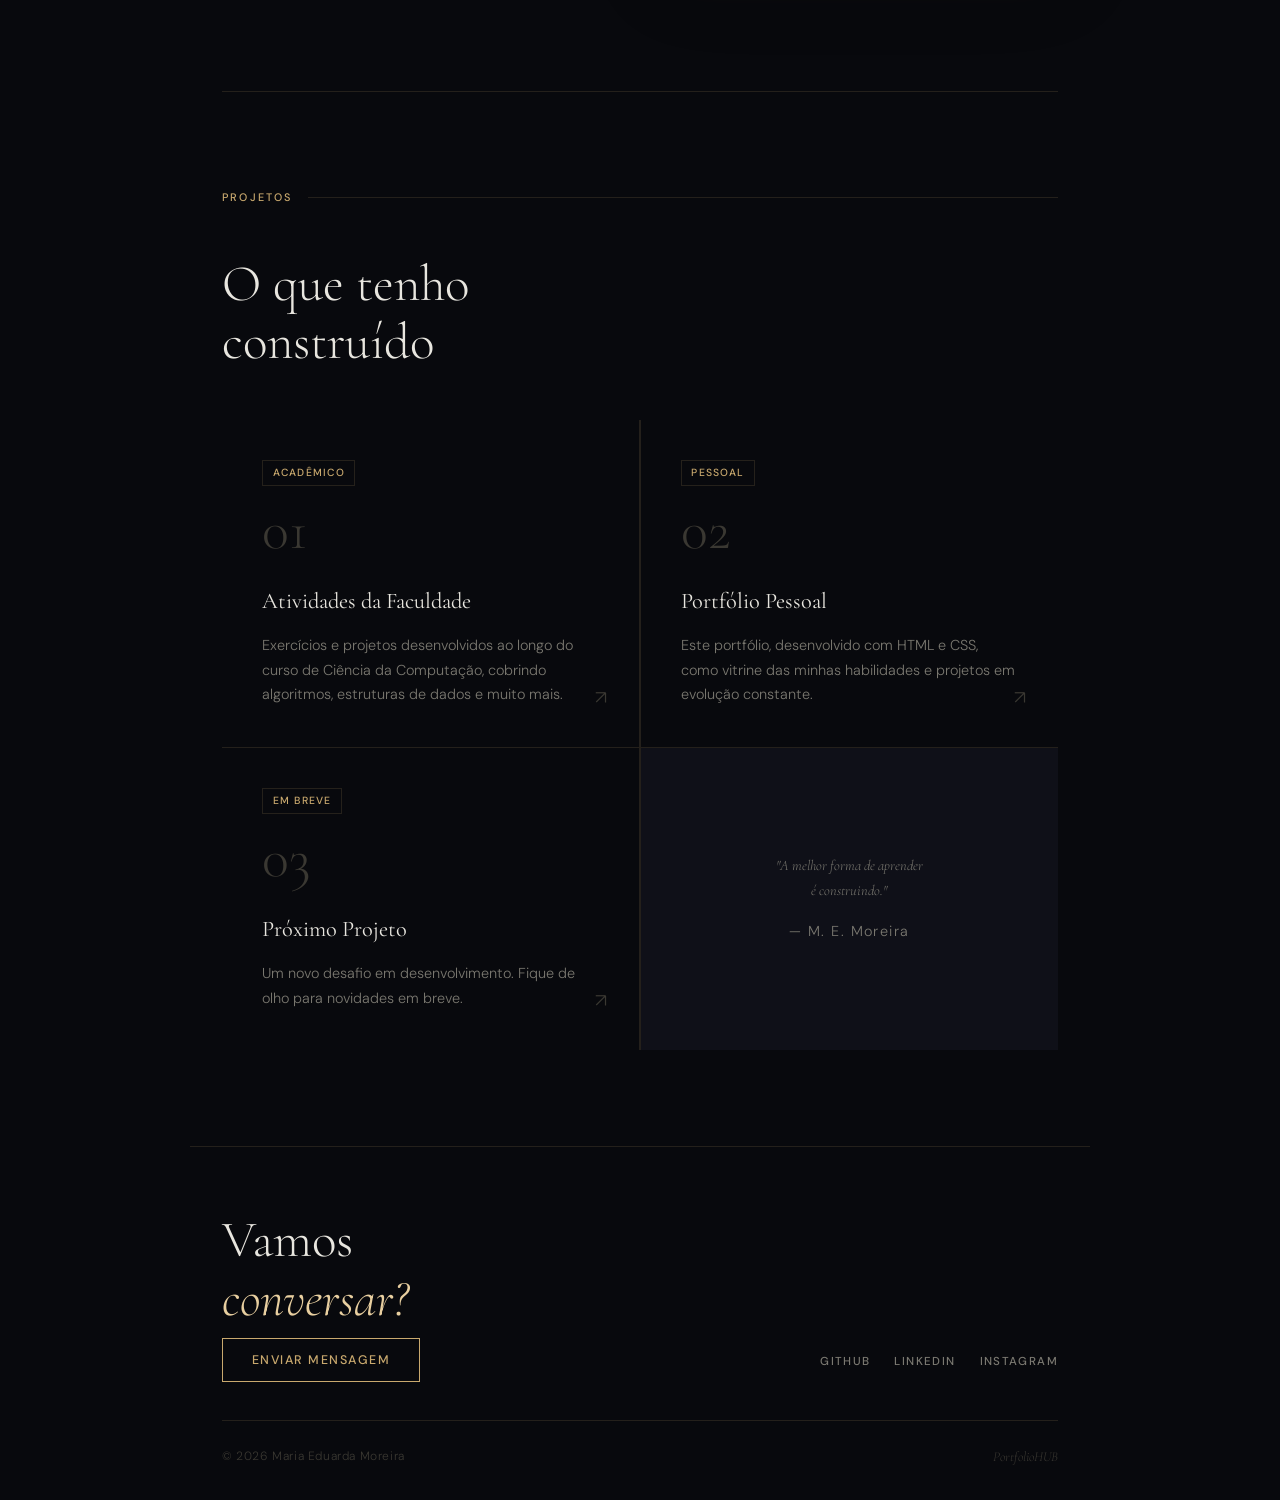
==== commit 2915be7b: "Update index.html save" ====
--- a/index.html
+++ b/index.html
@@ -134,7 +134,7 @@
       </div>
      <nav class="social-links reveal reveal-delay-2">
         <a href="https://github.com/MariihCosta" target="_blank">GitHub</a>
-        <a href="www.linkedin.com/in/mariia-eduarda-costa" target="_blank">LinkedIn</a>
+        <a href="https://www.linkedin.com/in/mariia-eduarda-costa/" target="_blank">LinkedIn</a>
         <a href="https://www.instagram.com/itsmariih._?igsh=dnZlNWo1Znd6bmZl&utm_source=qr" target="_blank">Instagram</a>
       </nav>
     </div>
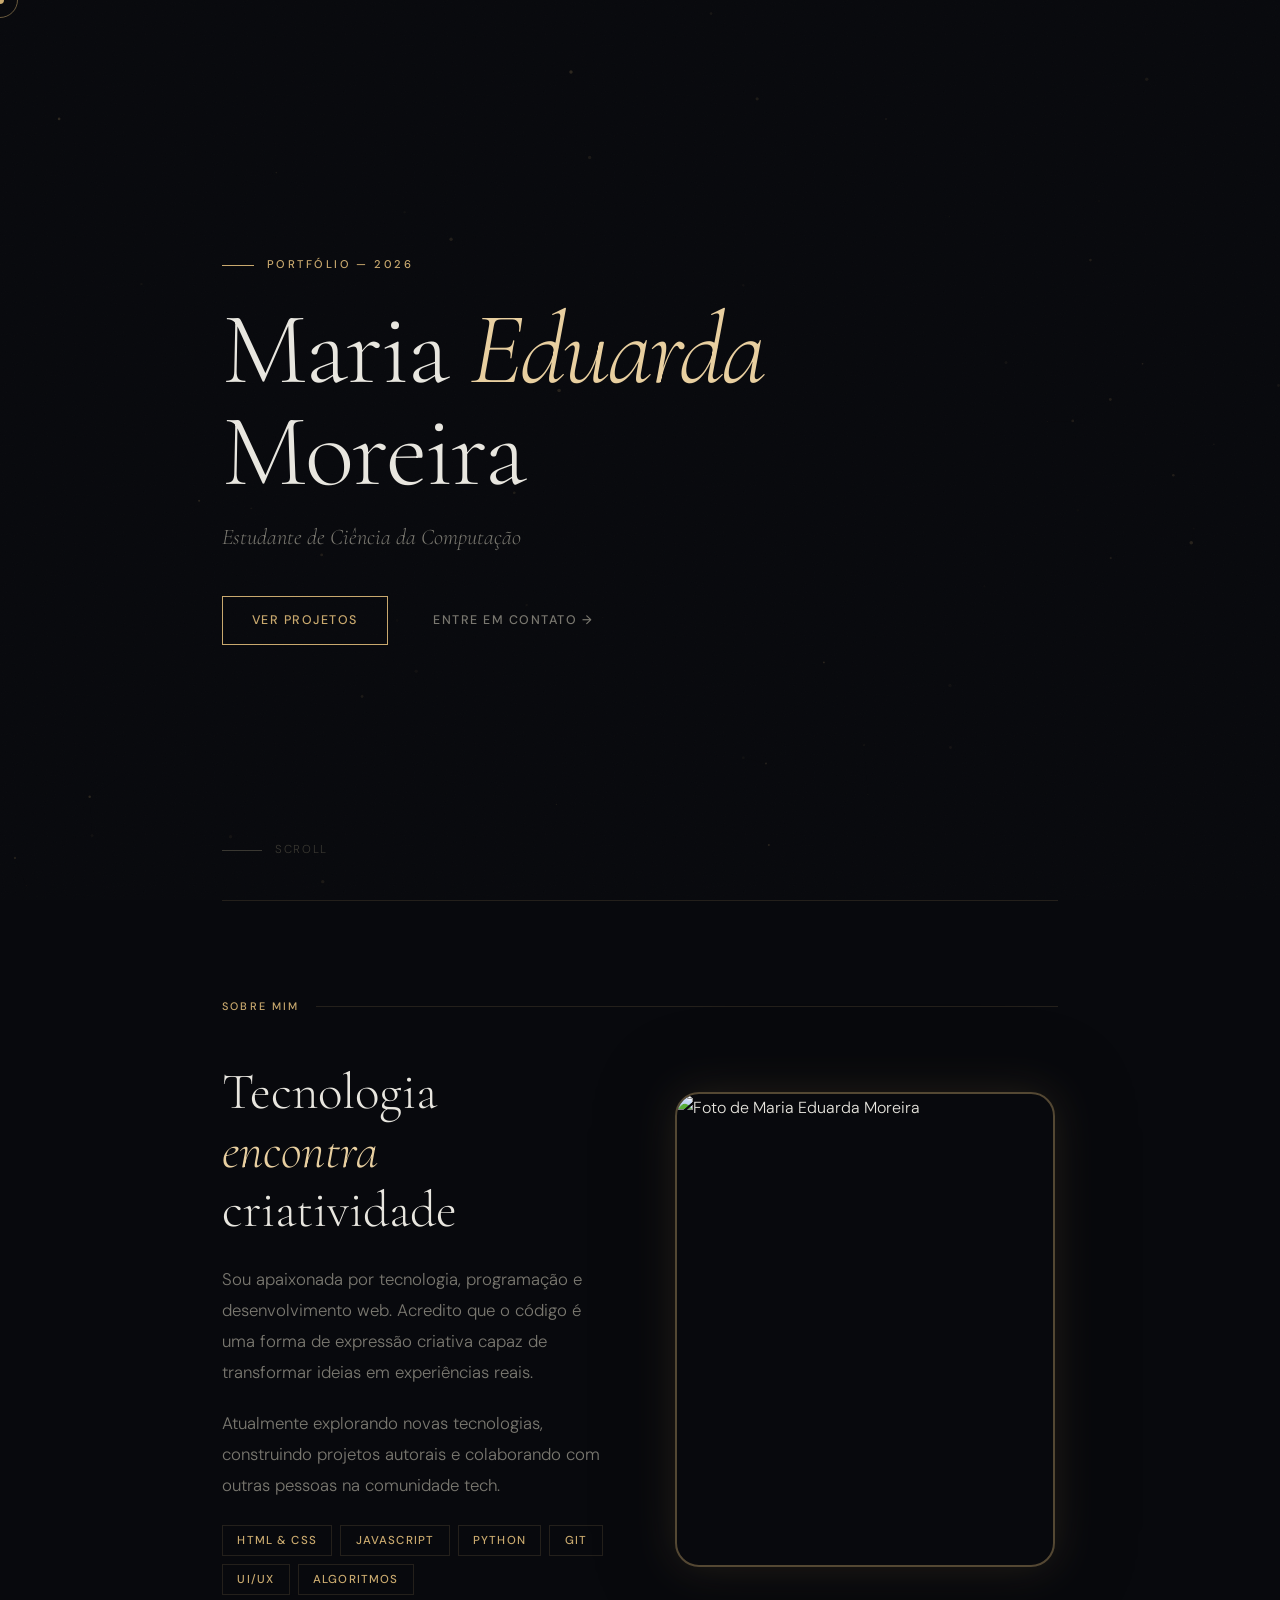
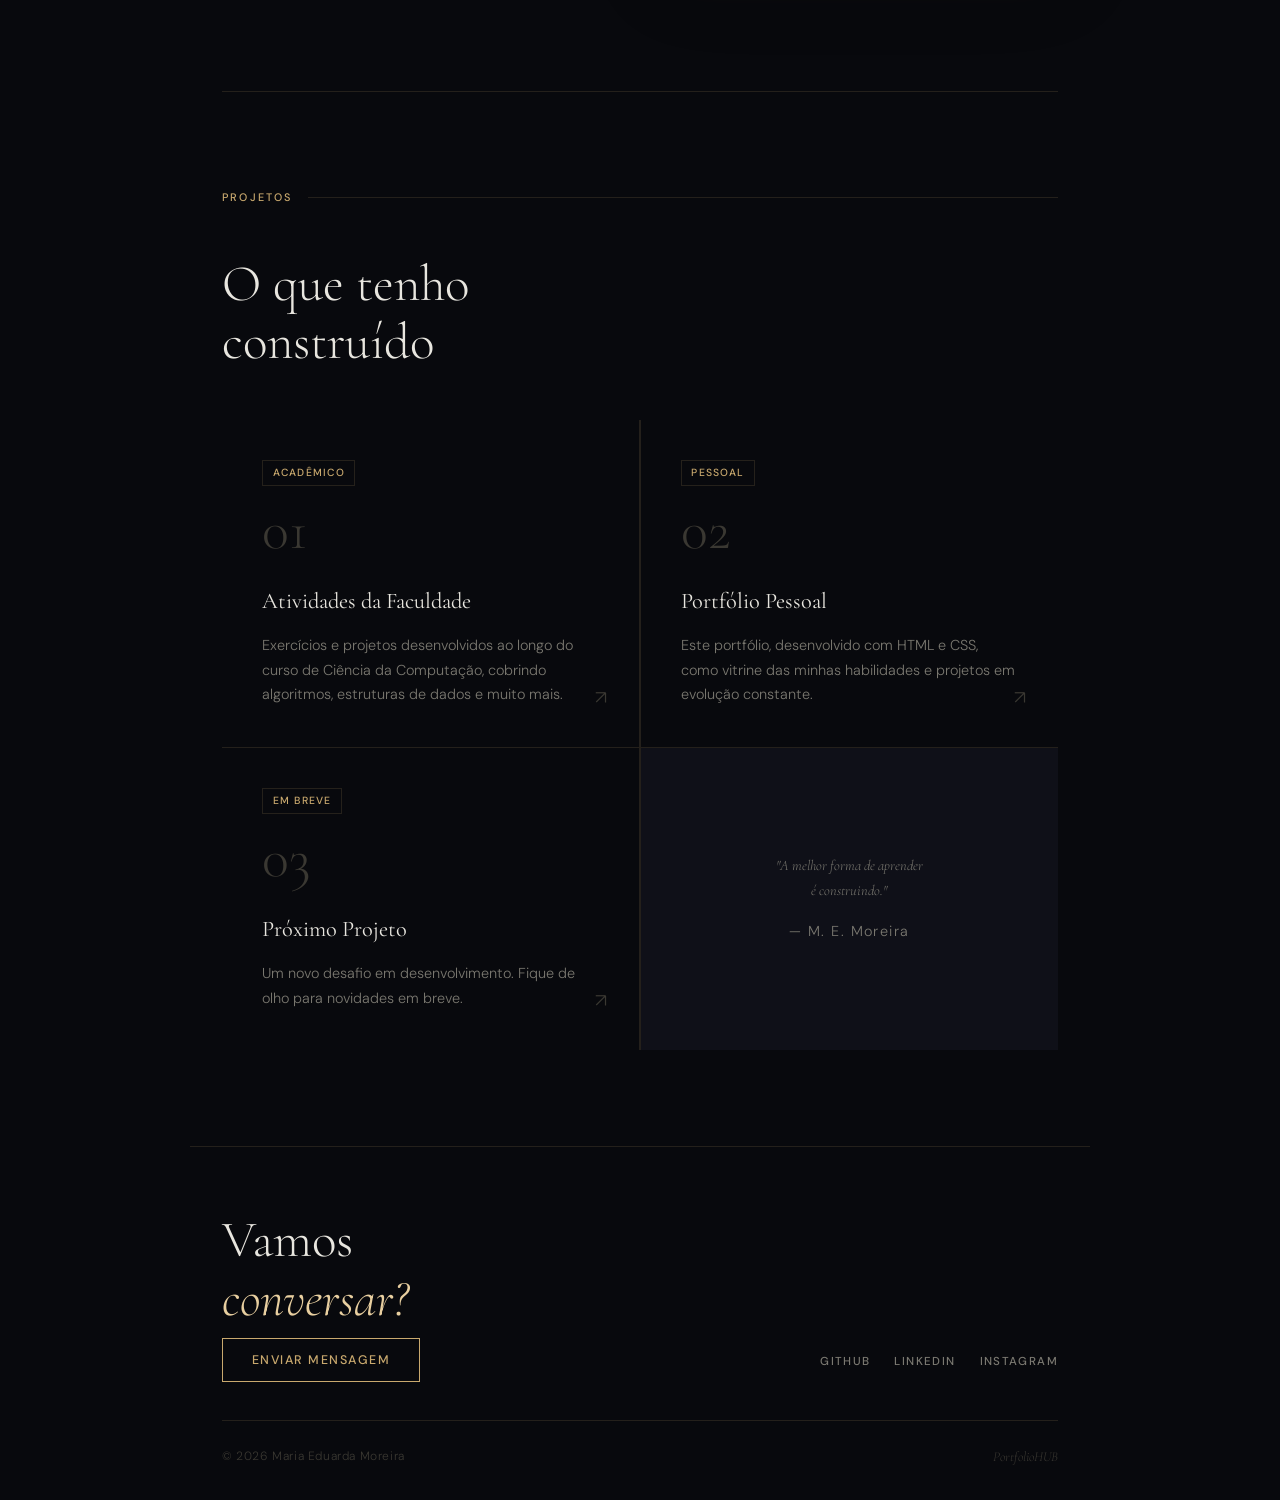
==== commit e0d29a75: "Update index.html ." ====
--- a/index.html
+++ b/index.html
@@ -134,7 +134,7 @@
       </div>
      <nav class="social-links reveal reveal-delay-2">
         <a href="https://github.com/MariihCosta" target="_blank">GitHub</a>
-        <a href="https://www.linkedin.com/in/mariia-eduarda-costa/" target="_blank">LinkedIn</a>
+        <a href="https://www.linkedin.com/in/mariia-eduarda-costa" target="_blank" rel="noopener">LinkedIn</a>
         <a href="https://www.instagram.com/itsmariih._?igsh=dnZlNWo1Znd6bmZl&utm_source=qr" target="_blank">Instagram</a>
       </nav>
     </div>
